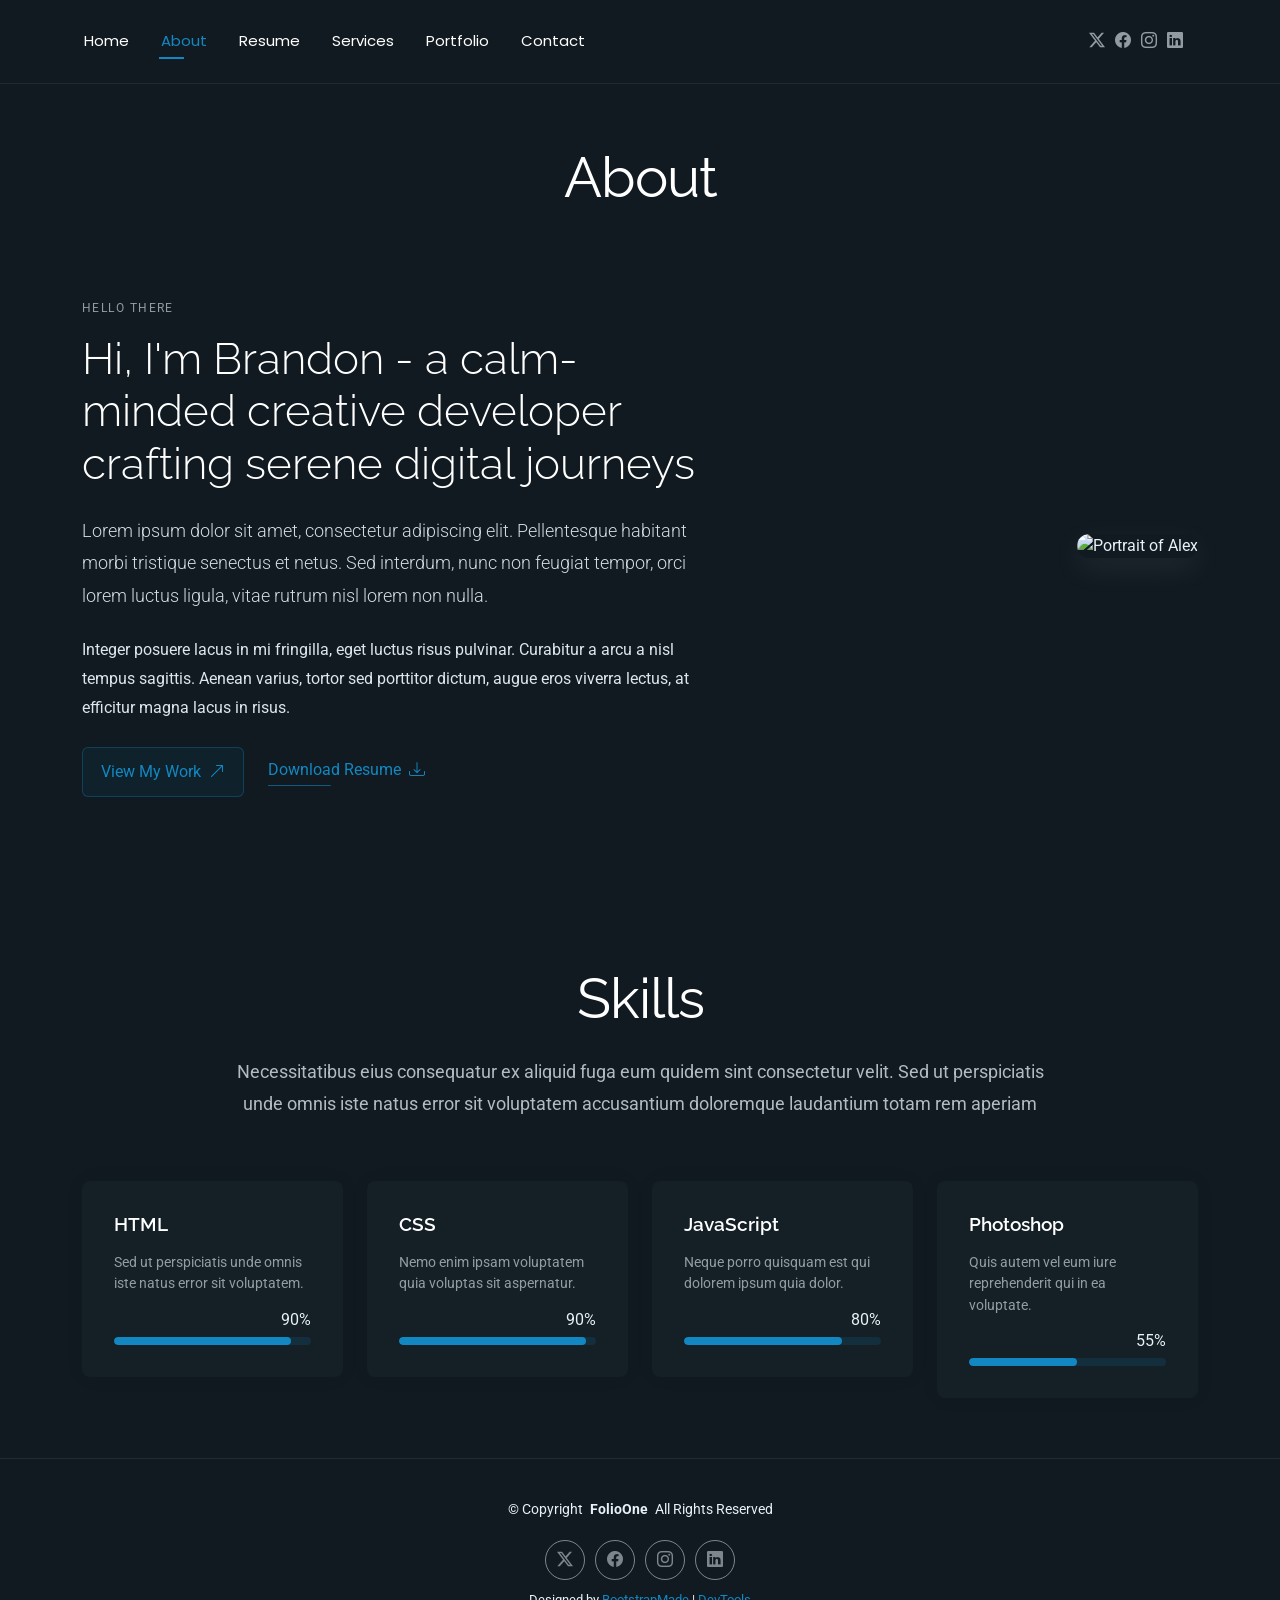
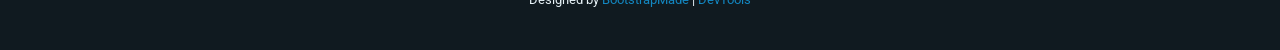
==== about.html @ a89d8b50 "CV" ====
<!DOCTYPE html>
<html lang="en">

<head>
  <meta charset="utf-8">
  <meta content="width=device-width, initial-scale=1.0" name="viewport">
  <title>About - FolioOne Bootstrap Template</title>
  <meta name="description" content="">
  <meta name="keywords" content="">

  <!-- Favicons -->
  <link href="assets/img/favicon.png" rel="icon">
  <link href="assets/img/apple-touch-icon.png" rel="apple-touch-icon">

  <!-- Fonts -->
  <link href="https://fonts.googleapis.com" rel="preconnect">
  <link href="https://fonts.gstatic.com" rel="preconnect" crossorigin>
  <link href="https://fonts.googleapis.com/css2?family=Roboto:ital,wght@0,100;0,300;0,400;0,500;0,700;0,900;1,100;1,300;1,400;1,500;1,700;1,900&family=Poppins:ital,wght@0,100;0,200;0,300;0,400;0,500;0,600;0,700;0,800;0,900;1,100;1,200;1,300;1,400;1,500;1,600;1,700;1,800;1,900&family=Raleway:ital,wght@0,100;0,200;0,300;0,400;0,500;0,600;0,700;0,800;0,900;1,100;1,200;1,300;1,400;1,500;1,600;1,700;1,800;1,900&display=swap" rel="stylesheet">

  <!-- Vendor CSS Files -->
  <link href="assets/vendor/bootstrap/css/bootstrap.min.css" rel="stylesheet">
  <link href="assets/vendor/bootstrap-icons/bootstrap-icons.css" rel="stylesheet">
  <link href="assets/vendor/aos/aos.css" rel="stylesheet">
  <link href="assets/vendor/swiper/swiper-bundle.min.css" rel="stylesheet">
  <link href="assets/vendor/glightbox/css/glightbox.min.css" rel="stylesheet">

  <!-- Main CSS File -->
  <link href="assets/css/main.css" rel="stylesheet">

  <!-- =======================================================
  * Template Name: FolioOne
  * Template URL: https://bootstrapmade.com/folioone-bootstrap-portfolio-website-template/
  * Updated: Aug 23 2025 with Bootstrap v5.3.7
  * Author: BootstrapMade.com
  * License: https://bootstrapmade.com/license/
  ======================================================== -->
</head>

<body class="about-page">

  <header id="header" class="header d-flex align-items-center light-background sticky-top">
    <div class="container position-relative d-flex align-items-center justify-content-between">

      <!-- <a href="index.html" class="logo d-flex align-items-center me-auto me-xl-0">
      <img src="assets/img/logo.webp" alt="">
      <h1 class="sitename">FolioOne</h1> 
    </a> -->

      <nav id="navmenu" class="navmenu">
        <ul>
          <li><a href="index.html">Home</a></li>
          <li><a href="about.html" class="active">About</a></li>
          <li><a href="resume.html">Resume</a></li>
          <li><a href="services.html">Services</a></li>
          <li><a href="portfolio.html">Portfolio</a></li>
          <li><a href="contact.html">Contact</a></li>
        </ul>
        <i class="mobile-nav-toggle d-xl-none bi bi-list"></i>
      </nav>

      <div class="header-social-links">
        <a href="#" class="twitter"><i class="bi bi-twitter-x"></i></a>
        <a href="#" class="facebook"><i class="bi bi-facebook"></i></a>
        <a href="#" class="instagram"><i class="bi bi-instagram"></i></a>
        <a href="#" class="linkedin"><i class="bi bi-linkedin"></i></a>
      </div>

    </div>
  </header>

  <main class="main">

    <!-- About Section -->
    <section id="about" class="about section">

      <!-- Section Title -->
      <div class="container section-title" data-aos="fade-up">
        <h2>About</h2>
      </div><!-- End Section Title -->

      <div class="container" data-aos="fade-up" data-aos-delay="100">

        <!-- Intro + Photo -->
        <div class="row align-items-center justify-content-between gy-5 mb-5">
          <div class="col-lg-7" data-aos="fade-right" data-aos-delay="150">
            <div class="intro-content">
              <span class="eyebrow">Hello there</span>
              <h2 class="headline">Hi, I'm Brandon - a calm-minded creative developer crafting serene digital journeys</h2>
              <p class="lead">
                Lorem ipsum dolor sit amet, consectetur adipiscing elit. Pellentesque habitant morbi tristique senectus et netus. Sed interdum, nunc non feugiat tempor, orci lorem luctus ligula, vitae rutrum nisl lorem non nulla.
              </p>
              <p>
                Integer posuere lacus in mi fringilla, eget luctus risus pulvinar. Curabitur a arcu a nisl tempus sagittis. Aenean varius, tortor sed porttitor dictum, augue eros viverra lectus, at efficitur magna lacus in risus.
              </p>

              <div class="cta-group">
                <a href="#portfolio" class="btn-ghost">
                  View My Work <i class="bi bi-arrow-up-right"></i>
                </a>
                <a href="#" class="link-underline">
                  Download Resume <i class="bi bi-download"></i>
                </a>
              </div>
            </div>
          </div>

          <div class="col-lg-5" data-aos="zoom-in" data-aos-delay="250">
            <figure class="profile-figure text-center text-lg-end">
              <img src="assets/img/profile/profile-square-11.webp" alt="Portrait of Alex" class="img-fluid profile-photo">
            </figure>
          </div>
        </div>
        <!-- End Intro + Photo -->
      </div>
    </section><!-- /About Section -->

    <!-- Skills Section -->
    <section id="skills" class="skills section">

      <!-- Section Title -->
      <div class="container section-title" data-aos="fade-up">
        <h2>Skills</h2>
        <p>Necessitatibus eius consequatur ex aliquid fuga eum quidem sint consectetur velit. Sed ut perspiciatis unde omnis iste natus error sit voluptatem accusantium doloremque laudantium totam rem aperiam</p>
      </div><!-- End Section Title -->

      <div class="container" data-aos="fade-up" data-aos-delay="100">

        <div class="row g-4 skills-animation">

          <div class="col-md-6 col-lg-3" data-aos="fade-up" data-aos-delay="100">
            <div class="skill-box">
              <h3>HTML</h3>
              <p>Sed ut perspiciatis unde omnis iste natus error sit voluptatem.</p>
              <span class="text-end d-block">90%</span>
              <div class="progress">
                <div class="progress-bar" role="progressbar" aria-valuenow="90" aria-valuemin="0" aria-valuemax="100"></div>
              </div>
            </div>
          </div>

          <div class="col-md-6 col-lg-3" data-aos="fade-up" data-aos-delay="200">
            <div class="skill-box">
              <h3>CSS</h3>
              <p>Nemo enim ipsam voluptatem quia voluptas sit aspernatur.</p>
              <span class="text-end d-block">90%</span>
              <div class="progress">
                <div class="progress-bar" role="progressbar" aria-valuenow="95" aria-valuemin="0" aria-valuemax="100"></div>
              </div>
            </div>
          </div>

          <div class="col-md-6 col-lg-3" data-aos="fade-up" data-aos-delay="300">
            <div class="skill-box">
              <h3>JavaScript</h3>
              <p>Neque porro quisquam est qui dolorem ipsum quia dolor.</p>
              <span class="text-end d-block">80%</span>
              <div class="progress">
                <div class="progress-bar" role="progressbar" aria-valuenow="80" aria-valuemin="0" aria-valuemax="100"></div>
              </div>
            </div>
          </div>

          <div class="col-md-6 col-lg-3" data-aos="fade-up" data-aos-delay="400">
            <div class="skill-box">
              <h3>Photoshop</h3>
              <p>Quis autem vel eum iure reprehenderit qui in ea voluptate.</p>
              <span class="text-end d-block">55%</span>
              <div class="progress">
                <div class="progress-bar" role="progressbar" aria-valuenow="55" aria-valuemin="0" aria-valuemax="100">
                </div>
              </div>
            </div>
          </div>

        </div>

      </div>

    </section><!-- /Skills Section -->
  </main>

  <footer id="footer" class="footer">

    <div class="container">
      <div class="copyright text-center ">
        <p>© <span>Copyright</span> <strong class="px-1 sitename">FolioOne</strong> <span>All Rights Reserved<br></span></p>
      </div>
      <div class="social-links d-flex justify-content-center">
        <a href=""><i class="bi bi-twitter-x"></i></a>
        <a href=""><i class="bi bi-facebook"></i></a>
        <a href=""><i class="bi bi-instagram"></i></a>
        <a href=""><i class="bi bi-linkedin"></i></a>
      </div>
      <div class="credits">
        <!-- All the links in the footer should remain intact. -->
        <!-- You can delete the links only if you've purchased the pro version. -->
        <!-- Licensing information: https://bootstrapmade.com/license/ -->
        <!-- Purchase the pro version with working PHP/AJAX contact form: [buy-url] -->
        Designed by <a href="https://bootstrapmade.com/">BootstrapMade</a> | <a href="https://bootstrapmade.com/tools/">DevTools</a>
      </div>
    </div>

  </footer>

  <!-- Scroll Top -->
  <a href="#" id="scroll-top" class="scroll-top d-flex align-items-center justify-content-center"><i class="bi bi-arrow-up-short"></i></a>

  <!-- Preloader -->
  <div id="preloader"></div>

  <!-- Vendor JS Files -->
  <script src="assets/vendor/bootstrap/js/bootstrap.bundle.min.js"></script>
  <script src="assets/vendor/php-email-form/validate.js"></script>
  <script src="assets/vendor/aos/aos.js"></script>
  <script src="assets/vendor/typed.js/typed.umd.js"></script>
  <script src="assets/vendor/waypoints/noframework.waypoints.js"></script>
  <script src="assets/vendor/purecounter/purecounter_vanilla.js"></script>
  <script src="assets/vendor/swiper/swiper-bundle.min.js"></script>
  <script src="assets/vendor/imagesloaded/imagesloaded.pkgd.min.js"></script>
  <script src="assets/vendor/isotope-layout/isotope.pkgd.min.js"></script>
  <script src="assets/vendor/glightbox/js/glightbox.min.js"></script>

  <!-- Main JS File -->
  <script src="assets/js/main.js"></script>

</body>

</html>
---- assets/css/main.css ----
/**
* Template Name: FolioOne
* Template URL: https://bootstrapmade.com/folioone-bootstrap-portfolio-website-template/
* Updated: Aug 23 2025 with Bootstrap v5.3.7
* Author: BootstrapMade.com
* License: https://bootstrapmade.com/license/
*/

/*--------------------------------------------------------------
# Font & Color Variables
# Help: https://bootstrapmade.com/color-system/
--------------------------------------------------------------*/
/* Fonts */
:root {
  --default-font: "Roboto",  system-ui, -apple-system, "Segoe UI", Roboto, "Helvetica Neue", Arial, "Noto Sans", "Liberation Sans", sans-serif, "Apple Color Emoji", "Segoe UI Emoji", "Segoe UI Symbol", "Noto Color Emoji";
  --heading-font: "Raleway",  sans-serif;
  --nav-font: "Poppins",  sans-serif;
}

/* Global Colors - The following color variables are used throughout the website. Updating them here will change the color scheme of the entire website */
:root { 
  --background-color: #101a20; /* Background color for the entire website, including individual sections */
  --default-color: #e7f2f7; /* Default color used for the majority of the text content across the entire website */
  --heading-color: #ffffff; /* Color for headings, subheadings and title throughout the website */
  --accent-color: #1387c1; /* Accent color that represents your brand on the website. It's used for buttons, links, and other elements that need to stand out */
  --surface-color: #141f26; /* The surface color is used as a background of boxed elements within sections, such as cards, icon boxes, or other elements that require a visual separation from the global background. */
  --contrast-color: #ffffff; /* Contrast color for text, ensuring readability against backgrounds of accent, heading, or default colors. */
}

/* Nav Menu Colors - The following color variables are used specifically for the navigation menu. They are separate from the global colors to allow for more customization options */
:root {
  --nav-color: #ffffff;  /* The default color of the main navmenu links */
  --nav-hover-color: #1387c1; /* Applied to main navmenu links when they are hovered over or active */
  --nav-mobile-background-color: #213642; /* Used as the background color for mobile navigation menu */
  --nav-dropdown-background-color: #051117; /* Used as the background color for dropdown items that appear when hovering over primary navigation items */
  --nav-dropdown-color: #e7f2f7; /* Used for navigation links of the dropdown items in the navigation menu. */
  --nav-dropdown-hover-color: #1387c1; /* Similar to --nav-hover-color, this color is applied to dropdown navigation links when they are hovered over. */
}

/* Color Presets - These classes override global colors when applied to any section or element, providing reuse of the sam color scheme. */

.light-background {
  --background-color: #142027;
  --surface-color: #325264;
}

.dark-background {
  --background-color: #0b1419;
  --default-color: #ffffff;
  --heading-color: #ffffff;
  --surface-color: #252525;
  --contrast-color: #ffffff;
}

/* Smooth scroll */
:root {
  scroll-behavior: smooth;
}

/*--------------------------------------------------------------
# General Styling & Shared Classes
--------------------------------------------------------------*/
body {
  color: var(--default-color);
  background-color: var(--background-color);
  font-family: var(--default-font);
}

a {
  color: var(--accent-color);
  text-decoration: none;
  transition: 0.3s;
}

a:hover {
  color: color-mix(in srgb, var(--accent-color), transparent 25%);
  text-decoration: none;
}

h1,
h2,
h3,
h4,
h5,
h6 {
  color: var(--heading-color);
  font-family: var(--heading-font);
}

/* PHP Email Form Messages
------------------------------*/
.php-email-form .error-message {
  display: none;
  background: #df1529;
  color: #ffffff;
  text-align: left;
  padding: 15px;
  margin-bottom: 24px;
  font-weight: 600;
}

.php-email-form .sent-message {
  display: none;
  color: #ffffff;
  background: #059652;
  text-align: center;
  padding: 15px;
  margin-bottom: 24px;
  font-weight: 600;
}

.php-email-form .loading {
  display: none;
  background: var(--surface-color);
  text-align: center;
  padding: 15px;
  margin-bottom: 24px;
}

.php-email-form .loading:before {
  content: "";
  display: inline-block;
  border-radius: 50%;
  width: 24px;
  height: 24px;
  margin: 0 10px -6px 0;
  border: 3px solid var(--accent-color);
  border-top-color: var(--surface-color);
  animation: php-email-form-loading 1s linear infinite;
}

@keyframes php-email-form-loading {
  0% {
    transform: rotate(0deg);
  }

  100% {
    transform: rotate(360deg);
  }
}

/*--------------------------------------------------------------
# Global Header
--------------------------------------------------------------*/
.header {
  --background-color: rgba(255, 255, 255, 0);
  color: var(--default-color);
  background-color: var(--background-color);
  padding: 15px 0;
  transition: all 0.5s;
  z-index: 997;
  border-bottom: 1px solid color-mix(in srgb, var(--default-color), transparent 92%);
}

.header .logo {
  line-height: 1;
}

.header .logo img {
  max-height: 36px;
  margin-right: 8px;
}

.header .logo h1 {
  font-size: 32px;
  margin: 0;
  font-weight: 400;
  color: var(--heading-color);
}

.header .header-social-links {
  padding-right: 15px;
}

.header .header-social-links a {
  color: color-mix(in srgb, var(--default-color), transparent 40%);
  padding-left: 6px;
  display: inline-block;
  transition: 0.3s;
  font-size: 16px;
}

.header .header-social-links a:hover {
  color: var(--default-color);
}

.header .header-social-links a i {
  line-height: 0px;
}

@media (max-width: 1200px) {
  .header .logo {
    order: 1;
  }

  .header .header-social-links {
    order: 2;
  }

  .header .navmenu {
    order: 3;
  }
}

/* Global Header on Scroll
------------------------------*/
.scrolled .header {
  --background-color: rgba(16, 26, 32, 0.9);
}

/*--------------------------------------------------------------
# Navigation Menu
--------------------------------------------------------------*/
/* Desktop Navigation */
@media (min-width: 1200px) {
  .navmenu {
    padding: 0;
  }

  .navmenu ul {
    margin: 0;
    padding: 0;
    display: flex;
    list-style: none;
    align-items: center;
  }

  .navmenu li {
    position: relative;
  }

  .navmenu>ul>li {
    white-space: nowrap;
    padding: 15px 28px 15px 0;
  }

  .navmenu>ul>li:last-child {
    padding-right: 0;
  }

  .navmenu a,
  .navmenu a:focus {
    color: var(--nav-color);
    font-size: 15px;
    padding: 0 2px;
    font-family: var(--nav-font);
    font-weight: 400;
    display: flex;
    align-items: center;
    justify-content: space-between;
    white-space: nowrap;
    transition: 0.3s;
    position: relative;
  }

  .navmenu a i,
  .navmenu a:focus i {
    font-size: 12px;
    line-height: 0;
    margin-left: 5px;
    transition: 0.3s;
  }

  .navmenu>ul>li>a:before {
    content: "";
    position: absolute;
    height: 2px;
    bottom: -6px;
    left: 0;
    background-color: var(--nav-hover-color);
    visibility: hidden;
    width: 0px;
    transition: all 0.3s ease-in-out 0s;
  }

  .navmenu a:hover:before,
  .navmenu li:hover>a:before,
  .navmenu .active:before {
    visibility: visible;
    width: 25px;
  }

  .navmenu li:hover>a,
  .navmenu .active,
  .navmenu .active:focus {
    color: var(--nav-hover-color);
  }

  .navmenu .dropdown ul {
    margin: 0;
    padding: 10px 0;
    background: var(--nav-dropdown-background-color);
    display: block;
    position: absolute;
    visibility: hidden;
    left: -5px;
    top: 130%;
    opacity: 0;
    transition: 0.3s;
    border-radius: 4px;
    z-index: 99;
    box-shadow: 0px 0px 30px rgba(0, 0, 0, 0.1);
  }

  .navmenu .dropdown ul li {
    min-width: 200px;
  }

  .navmenu .dropdown ul a {
    padding: 10px 20px;
    font-size: 15px;
    text-transform: none;
    color: var(--nav-dropdown-color);
  }

  .navmenu .dropdown ul a i {
    font-size: 12px;
  }

  .navmenu .dropdown ul a:hover,
  .navmenu .dropdown ul .active:hover,
  .navmenu .dropdown ul li:hover>a {
    color: var(--nav-dropdown-hover-color);
  }

  .navmenu .dropdown:hover>ul {
    opacity: 1;
    top: 100%;
    visibility: visible;
  }

  .navmenu .dropdown .dropdown ul {
    top: 0;
    left: -90%;
    visibility: hidden;
  }

  .navmenu .dropdown .dropdown:hover>ul {
    opacity: 1;
    top: 0;
    left: -100%;
    visibility: visible;
  }
}

/* Mobile Navigation */
@media (max-width: 1199px) {
  .mobile-nav-toggle {
    color: var(--nav-color);
    font-size: 28px;
    line-height: 0;
    margin-right: 10px;
    cursor: pointer;
    transition: color 0.3s;
  }

  .navmenu {
    padding: 0;
    z-index: 9997;
  }

  .navmenu ul {
    display: none;
    list-style: none;
    position: absolute;
    inset: 60px 20px 20px 20px;
    padding: 10px 0;
    margin: 0;
    border-radius: 6px;
    background-color: var(--nav-mobile-background-color);
    border: 1px solid color-mix(in srgb, var(--default-color), transparent 90%);
    box-shadow: none;
    overflow-y: auto;
    transition: 0.3s;
    z-index: 9998;
  }

  .navmenu a,
  .navmenu a:focus {
    color: var(--nav-dropdown-color);
    padding: 10px 20px;
    font-family: var(--nav-font);
    font-size: 17px;
    font-weight: 500;
    display: flex;
    align-items: center;
    justify-content: space-between;
    white-space: nowrap;
    transition: 0.3s;
  }

  .navmenu a i,
  .navmenu a:focus i {
    font-size: 12px;
    line-height: 0;
    margin-left: 5px;
    width: 30px;
    height: 30px;
    display: flex;
    align-items: center;
    justify-content: center;
    border-radius: 50%;
    transition: 0.3s;
    background-color: color-mix(in srgb, var(--accent-color), transparent 90%);
  }

  .navmenu a i:hover,
  .navmenu a:focus i:hover {
    background-color: var(--accent-color);
    color: var(--contrast-color);
  }

  .navmenu a:hover,
  .navmenu .active,
  .navmenu .active:focus {
    color: var(--nav-dropdown-hover-color);
  }

  .navmenu .active i,
  .navmenu .active:focus i {
    background-color: var(--accent-color);
    color: var(--contrast-color);
    transform: rotate(180deg);
  }

  .navmenu .dropdown ul {
    position: static;
    display: none;
    z-index: 99;
    padding: 10px 0;
    margin: 10px 20px;
    background-color: var(--nav-dropdown-background-color);
    transition: all 0.5s ease-in-out;
  }

  .navmenu .dropdown ul ul {
    background-color: rgba(33, 37, 41, 0.1);
  }

  .navmenu .dropdown>.dropdown-active {
    display: block;
    background-color: rgba(33, 37, 41, 0.03);
  }

  .mobile-nav-active {
    overflow: hidden;
  }

  .mobile-nav-active .mobile-nav-toggle {
    color: #fff;
    position: absolute;
    font-size: 32px;
    top: 15px;
    right: 15px;
    margin-right: 0;
    z-index: 9999;
  }

  .mobile-nav-active .navmenu {
    position: fixed;
    overflow: hidden;
    inset: 0;
    background: rgba(33, 37, 41, 0.8);
    transition: 0.3s;
  }

  .mobile-nav-active .navmenu>ul {
    display: block;
  }
}

/*--------------------------------------------------------------
# Global Footer
--------------------------------------------------------------*/
.footer {
  color: var(--default-color);
  background-color: var(--background-color);
  font-size: 14px;
  padding: 40px 0;
  position: relative;
  border-top: 1px solid color-mix(in srgb, var(--default-color), transparent 92%);
}

.footer .copyright p {
  margin-bottom: 0;
}

.footer .social-links {
  margin-top: 20px;
}

.footer .social-links a {
  display: flex;
  align-items: center;
  justify-content: center;
  width: 40px;
  height: 40px;
  border-radius: 50%;
  border: 1px solid color-mix(in srgb, var(--default-color), transparent 50%);
  font-size: 16px;
  color: color-mix(in srgb, var(--default-color), transparent 50%);
  margin: 0 5px;
  transition: 0.3s;
}

.footer .social-links a:hover {
  color: var(--accent-color);
  border-color: var(--accent-color);
}

.footer .credits {
  margin-top: 10px;
  font-size: 13px;
  text-align: center;
}

/*--------------------------------------------------------------
# Preloader
--------------------------------------------------------------*/
#preloader {
  position: fixed;
  inset: 0;
  z-index: 9999;
  overflow: hidden;
  background-color: var(--background-color);
  transition: all 0.6s ease-out;
  width: 100%;
  height: 100vh;
}

#preloader:before,
#preloader:after {
  content: "";
  position: absolute;
  border: 4px solid var(--accent-color);
  border-radius: 50%;
  animation: animate-preloader 2s cubic-bezier(0, 0.2, 0.8, 1) infinite;
}

#preloader:after {
  animation-delay: -0.5s;
}

@keyframes animate-preloader {
  0% {
    width: 10px;
    height: 10px;
    top: calc(50% - 5px);
    left: calc(50% - 5px);
    opacity: 1;
  }

  100% {
    width: 72px;
    height: 72px;
    top: calc(50% - 36px);
    left: calc(50% - 36px);
    opacity: 0;
  }
}

/*--------------------------------------------------------------
# Scroll Top Button
--------------------------------------------------------------*/
.scroll-top {
  position: fixed;
  visibility: hidden;
  opacity: 0;
  right: 15px;
  bottom: -15px;
  z-index: 99999;
  background-color: var(--accent-color);
  width: 44px;
  height: 44px;
  border-radius: 50px;
  transition: all 0.4s;
}

.scroll-top i {
  font-size: 24px;
  color: var(--contrast-color);
  line-height: 0;
}

.scroll-top:hover {
  background-color: color-mix(in srgb, var(--accent-color), transparent 20%);
  color: var(--contrast-color);
}

.scroll-top.active {
  visibility: visible;
  opacity: 1;
  bottom: 15px;
}

/*--------------------------------------------------------------
# Disable aos animation delay on mobile devices
--------------------------------------------------------------*/
@media screen and (max-width: 768px) {
  [data-aos-delay] {
    transition-delay: 0 !important;
  }
}

/*--------------------------------------------------------------
# Global Page Titles & Breadcrumbs
--------------------------------------------------------------*/
.page-title {
  color: var(--default-color);
  background-color: var(--background-color);
  position: relative;
}

.page-title .heading {
  padding: 80px 0;
  border-top: 1px solid color-mix(in srgb, var(--default-color), transparent 90%);
}

.page-title .heading h1 {
  font-size: 38px;
  font-weight: 700;
}

.page-title nav {
  background-color: color-mix(in srgb, var(--default-color), transparent 96%);
  padding: 20px 0;
}

.page-title nav ol {
  display: flex;
  flex-wrap: wrap;
  list-style: none;
  padding: 0;
  margin: 0;
  font-size: 16px;
  font-weight: 400;
}

.page-title nav ol li+li {
  padding-left: 10px;
}

.page-title nav ol li+li::before {
  content: "/";
  display: inline-block;
  padding-right: 10px;
  color: color-mix(in srgb, var(--default-color), transparent 70%);
}

/*--------------------------------------------------------------
# Global Sections
--------------------------------------------------------------*/
section,
.section {
  color: var(--default-color);
  background-color: var(--background-color);
  padding: 60px 0;
  scroll-margin-top: 100px;
  overflow: clip;
}

@media (max-width: 1199px) {

  section,
  .section {
    scroll-margin-top: 66px;
  }
}

/*--------------------------------------------------------------
# Global Section Titles
--------------------------------------------------------------*/
.section-title {
  text-align: center;
  padding-bottom: 60px;
  position: relative;
}

.section-title h2 {
  font-size: 3.5rem;
  font-weight: 400;
  line-height: 1.2;
  color: var(--heading-color);
  margin-bottom: 1.5rem;
  letter-spacing: -1px;
}

@media (max-width: 768px) {
  .section-title h2 {
    font-size: 2.5rem;
  }
}

.section-title p {
  font-size: 1.125rem;
  line-height: 1.8;
  color: color-mix(in srgb, var(--default-color), transparent 25%);
  max-width: 900px;
  margin: 0 auto;
  text-wrap: balance;
}

/*--------------------------------------------------------------
# Hero Section
--------------------------------------------------------------*/
.hero {
  padding: 80px 0;
  min-height: 100vh;
  display: flex;
  align-items: center;
}

.hero .hero-content h1 {
  font-size: 3.5rem;
  font-weight: 700;
  margin-bottom: 1rem;
  line-height: 1.2;
}

.hero .hero-content h1 .highlight {
  color: var(--accent-color);
  position: relative;
}

.hero .hero-content h1 .highlight::after {
  content: "";
  position: absolute;
  bottom: 0;
  left: 0;
  width: 100%;
  height: 3px;
  background: linear-gradient(90deg, var(--accent-color), color-mix(in srgb, var(--accent-color), transparent 50%));
  border-radius: 2px;
}

@media (max-width: 768px) {
  .hero .hero-content h1 {
    font-size: 2.5rem;
  }
}

.hero .hero-content h2 {
  font-size: 1.5rem;
  font-weight: 400;
  margin-bottom: 2rem;
  color: color-mix(in srgb, var(--default-color), transparent 20%);
}

.hero .hero-content h2 .typed {
  color: var(--accent-color);
  font-weight: 600;
}

@media (max-width: 768px) {
  .hero .hero-content h2 {
    font-size: 1.25rem;
  }
}

.hero .hero-content p {
  font-size: 1.1rem;
  line-height: 1.6;
  margin-bottom: 2.5rem;
  color: color-mix(in srgb, var(--default-color), transparent 30%);
}

.hero .hero-actions {
  display: flex;
  gap: 1rem;
  margin-bottom: 3rem;
}

.hero .hero-actions .btn {
  padding: 12px 30px;
  border-radius: 50px;
  font-weight: 600;
  text-decoration: none;
  transition: all 0.3s ease;
  border: 2px solid;
}

.hero .hero-actions .btn.btn-primary {
  background: var(--accent-color);
  color: var(--contrast-color);
  border-color: var(--accent-color);
}

.hero .hero-actions .btn.btn-primary:hover {
  background: color-mix(in srgb, var(--accent-color), black 15%);
  border-color: color-mix(in srgb, var(--accent-color), black 15%);
  transform: translateY(-2px);
}

.hero .hero-actions .btn.btn-outline {
  background: transparent;
  color: var(--accent-color);
  border-color: var(--accent-color);
}

.hero .hero-actions .btn.btn-outline:hover {
  transform: translateY(-2px);
}

@media (max-width: 576px) {
  .hero .hero-actions {
    flex-direction: column;
  }

  .hero .hero-actions .btn {
    text-align: center;
  }
}

.hero .social-links {
  display: flex;
  gap: 1rem;
}

.hero .social-links a {
  width: 45px;
  height: 45px;
  background: var(--surface-color);
  border-radius: 50%;
  display: flex;
  align-items: center;
  justify-content: center;
  color: var(--default-color);
  font-size: 1.2rem;
  transition: all 0.3s ease;
}

.hero .social-links a:hover {
  background: var(--accent-color);
  color: var(--contrast-color);
  transform: translateY(-3px);
  box-shadow: 0 8px 25px color-mix(in srgb, var(--accent-color), transparent 70%);
}

.hero .hero-image {
  position: relative;
}

.hero .hero-image .image-wrapper {
  position: relative;
  max-width: 450px;
  margin: 0 auto;
}

.hero .hero-image .image-wrapper img {
  border-radius: 20px;
  box-shadow: 0 5px 15px color-mix(in srgb, var(--default-color), transparent 95%);
  transition: transform 0.3s ease;
}

.hero .hero-image .image-wrapper img:hover {
  transform: scale(1.02);
}

.hero .hero-image .floating-elements {
  position: absolute;
  top: 0;
  left: 0;
  right: 0;
  bottom: 0;
  pointer-events: none;
}

.hero .hero-image .floating-elements .floating-card {
  position: absolute;
  background: var(--surface-color);
  padding: 15px 20px;
  border-radius: 15px;
  box-shadow: 0 10px 30px color-mix(in srgb, var(--default-color), transparent 90%);
  display: flex;
  align-items: center;
  gap: 10px;
  font-weight: 600;
  animation: float 3s ease-in-out infinite;
}

.hero .hero-image .floating-elements .floating-card i {
  font-size: 1.5rem;
  color: var(--accent-color);
}

.hero .hero-image .floating-elements .floating-card.design {
  top: 10%;
  right: -10%;
  animation-delay: 0s;
}

.hero .hero-image .floating-elements .floating-card.code {
  bottom: 30%;
  left: -15%;
  animation-delay: 1s;
}

.hero .hero-image .floating-elements .floating-card.creativity {
  top: 60%;
  right: -5%;
  animation-delay: 2s;
}

@media (max-width: 992px) {
  .hero .hero-image .floating-elements .floating-card {
    display: none;
  }
}

@keyframes float {

  0%,
  100% {
    transform: translateY(0px);
  }

  50% {
    transform: translateY(-10px);
  }
}

@media (max-width: 992px) {
  .hero .hero-content {
    text-align: center;
    margin-bottom: 3rem;
  }
}

/*--------------------------------------------------------------
# About Section
--------------------------------------------------------------*/
.about .intro-content .eyebrow {
  display: inline-block;
  letter-spacing: 0.12em;
  text-transform: uppercase;
  font-size: 12px;
  color: color-mix(in srgb, var(--default-color), transparent 40%);
  margin-bottom: 16px;
}

.about .intro-content .headline {
  font-family: var(--heading-font);
  font-weight: 300;
  line-height: 1.2;
  font-size: clamp(28px, 4vw, 44px);
  margin: 0 0 24px 0;
}

.about .intro-content .lead {
  font-size: 18px;
  line-height: 1.8;
  color: color-mix(in srgb, var(--default-color), transparent 10%);
  margin-bottom: 24px;
}

.about .intro-content p {
  line-height: 1.8;
  margin-bottom: 24px;
  color: color-mix(in srgb, var(--default-color), transparent 5%);
}

.about .intro-content .cta-group {
  display: flex;
  gap: 24px;
  align-items: center;
  margin-top: 24px;
}

.about .intro-content .cta-group .btn-ghost {
  display: inline-flex;
  align-items: center;
  gap: 8px;
  padding: 12px 18px;
  border-radius: 6px;
  color: var(--accent-color);
  background: color-mix(in srgb, var(--accent-color), transparent 92%);
  border: 1px solid color-mix(in srgb, var(--accent-color), transparent 70%);
  transition: 0.3s ease-in-out;
}

.about .intro-content .cta-group .btn-ghost:hover,
.about .intro-content .cta-group .btn-ghost:focus {
  color: var(--contrast-color);
  background: var(--accent-color);
  border-color: var(--accent-color);
  outline: none;
  box-shadow: 0 0 0 3px color-mix(in srgb, var(--accent-color), transparent 70%);
}

.about .intro-content .cta-group .link-underline {
  display: inline-flex;
  align-items: center;
  gap: 8px;
  position: relative;
  color: var(--accent-color);
  padding-bottom: 4px;
  transition: 0.3s ease-in-out;
}

.about .intro-content .cta-group .link-underline::after {
  content: "";
  position: absolute;
  left: 0;
  right: 0;
  bottom: 0;
  height: 1px;
  background: color-mix(in srgb, var(--accent-color), transparent 40%);
  transform: scaleX(0.4);
  transform-origin: left;
  transition: 0.3s ease-in-out;
}

.about .intro-content .cta-group .link-underline:hover,
.about .intro-content .cta-group .link-underline:focus {
  color: color-mix(in srgb, var(--accent-color), transparent 10%);
  outline: none;
}

.about .intro-content .cta-group .link-underline:hover::after,
.about .intro-content .cta-group .link-underline:focus::after {
  transform: scaleX(1);
}

.about .profile-figure {
  margin: 0;
}

.about .profile-figure .profile-photo {
  width: 88%;
  max-width: 440px;
  border-radius: 18px;
  box-shadow: 0 10px 30px color-mix(in srgb, var(--default-color), transparent 92%);
  transform: translateY(0);
  transition: transform 0.3s ease-in-out;
}

.about .profile-figure .profile-caption {
  margin-top: 24px;
  display: flex;
  align-items: center;
  justify-content: center;
}

.about .profile-figure .profile-caption .meta {
  font-size: 14px;
  color: color-mix(in srgb, var(--default-color), transparent 20%);
}

.about .profile-figure .profile-caption .meta .funfact {
  font-size: 13px;
  margin-top: 4px;
  color: color-mix(in srgb, var(--default-color), transparent 35%);
}

.about .profile-figure:hover .profile-photo {
  transform: translateY(-4px);
}

.about .skill-item {
  padding: 24px;
  border-radius: 6px;
  transition: 0.3s ease-in-out;
  background: color-mix(in srgb, var(--surface-color), var(--accent-color) 2%);
  border: 1px solid color-mix(in srgb, var(--default-color), transparent 88%);
  height: 100%;
}

.about .skill-item i {
  font-size: 24px;
  color: var(--accent-color);
  margin-bottom: 16px;
  display: inline-block;
}

.about .skill-item h3 {
  font-size: 16px;
  margin-bottom: 6px;
  font-weight: 500;
}

.about .skill-item p {
  margin: 0;
  font-size: 14px;
  color: color-mix(in srgb, var(--default-color), transparent 25%);
}

.about .skill-item:hover {
  transform: translateY(-3px);
  border-color: color-mix(in srgb, var(--accent-color), transparent 60%);
  box-shadow: 0 10px 30px color-mix(in srgb, var(--default-color), transparent 92%);
}

.about .timeline-item {
  position: relative;
  padding-left: 26px;
}

.about .timeline-item time {
  display: inline-block;
  font-size: 12px;
  letter-spacing: 0.08em;
  text-transform: uppercase;
  color: color-mix(in srgb, var(--default-color), transparent 45%);
  margin-bottom: 6px;
}

.about .timeline-item h4 {
  font-size: 18px;
  font-weight: 400;
  margin: 0 0 6px;
}

.about .timeline-item p {
  font-size: 14px;
  color: color-mix(in srgb, var(--default-color), transparent 25%);
  margin: 0;
}

.about .timeline-item .dot {
  position: absolute;
  left: 0;
  top: 4px;
  width: 10px;
  height: 10px;
  border-radius: 50%;
  background: var(--accent-color);
  box-shadow: 0 0 0 6px color-mix(in srgb, var(--accent-color), transparent 80%);
}

.about .personal-quote {
  padding: 24px 0;
}

.about .personal-quote p {
  font-family: var(--heading-font);
  font-weight: 300;
  font-size: clamp(20px, 3vw, 28px);
  line-height: 1.5;
  color: color-mix(in srgb, var(--default-color), transparent 5%);
  margin: 0 auto;
  max-width: 800px;
}

.about .fact-pill {
  display: flex;
  align-items: center;
  justify-content: center;
  gap: 10px;
  padding: 10px 14px;
  border-radius: 999px;
  border: 1px solid color-mix(in srgb, var(--default-color), transparent 85%);
  background: var(--surface-color);
  color: color-mix(in srgb, var(--default-color), transparent 10%);
  transition: 0.3s ease-in-out;
}

.about .fact-pill i {
  color: var(--accent-color);
}

.about .fact-pill span {
  font-size: 14px;
}

.about .fact-pill:hover {
  transform: translateY(-2px);
  border-color: color-mix(in srgb, var(--accent-color), transparent 60%);
  box-shadow: 0 10px 30px color-mix(in srgb, var(--default-color), transparent 92%);
}

.about .fact-pill:focus-within {
  box-shadow: 0 0 0 3px color-mix(in srgb, var(--accent-color), transparent 70%);
}

@media (max-width: 992px) {
  .about .profile-figure {
    text-align: center !important;
  }

  .about .profile-figure .profile-photo {
    width: 72%;
  }

  .about .intro-content .cta-group {
    flex-wrap: wrap;
  }
}

@media (max-width: 576px) {
  .about .profile-figure .profile-photo {
    width: 100%;
  }
}

/*--------------------------------------------------------------
# Skills Section
--------------------------------------------------------------*/
.skills .skill-box {
  background-color: var(--surface-color);
  padding: 2rem;
  border-radius: 8px;
  box-shadow: 0 0 20px rgba(0, 0, 0, 0.05);
}

.skills .skill-box h3 {
  font-size: 1.2rem;
  margin-bottom: 1rem;
  font-weight: 600;
}

.skills .skill-box p {
  font-size: 0.9rem;
  margin-bottom: 0.8rem;
  opacity: 0.6;
}

.skills .skill-box .progress {
  background-color: color-mix(in srgb, var(--accent-color), transparent 85%);
  border-radius: 50px;
  height: 8px;
  margin-top: 5px;
  overflow: hidden;
}

.skills .skill-box .progress .progress-bar {
  background-color: var(--accent-color);
  height: 100%;
  position: relative;
  border-radius: 50px;
  transition: 0.9s;
  width: 1px;
}

/*--------------------------------------------------------------
# Stats Section
--------------------------------------------------------------*/
.stats .avatars {
  position: relative;
}

.stats .avatars img {
  width: 60px;
  height: 60px;
  border: 3px solid var(--accent-color);
  margin-right: -15px;
  transition: transform 0.3s ease;
}

.stats .avatars img:hover {
  transform: translateY(-5px);
  z-index: 2;
}

.stats .counters h2 {
  color: var(--heading-color);
  font-size: 48px;
  font-weight: 700;
  margin-bottom: 10px;
}

.stats .counters h2 span {
  display: inline-block;
}

.stats .counters p {
  color: var(--default-color);
  font-size: 18px;
  margin: 0;
  opacity: 0.9;
}

@media (max-width: 991px) {
  .stats .row {
    text-align: center;
  }

  .stats .avatars {
    justify-content: center;
    margin-bottom: 40px;
  }

  .stats .counters h2 {
    font-size: 36px;
  }

  .stats .counters p {
    font-size: 16px;
  }

  .stats .counters .col-md-4 {
    margin-bottom: 30px;
  }

  .stats .counters .col-md-4:last-child {
    margin-bottom: 0;
  }
}

@media (max-width: 576px) {
  .stats {
    padding: 60px 0;
  }

  .stats .avatars {
    flex-wrap: wrap;
    justify-content: center;
  }

  .stats .avatars img {
    margin: 0 -8px;
  }
}

/*--------------------------------------------------------------
# Testimonials Section
--------------------------------------------------------------*/
.testimonials .testimonials-carousel,
.testimonials .testimonials-slider {
  overflow: hidden;
}

.testimonials .testimonial-item .testimonial-content {
  border-left: 3px solid var(--accent-color);
  padding-left: 30px;
}

.testimonials .testimonial-item .testimonial-img {
  border-radius: 50%;
  border: 4px solid var(--background-color);
  margin: 0 auto;
}

.testimonials .testimonial-item h3 {
  font-size: 20px;
  font-weight: bold;
  margin: 10px 0 5px 0;
}

.testimonials .testimonial-item h4 {
  font-size: 14px;
  color: color-mix(in srgb, var(--default-color), transparent 40%);
  margin: 0 0 10px 0;
}

.testimonials .testimonial-item .stars i {
  color: #ffc107;
  margin: 0 1px;
}

.testimonials .testimonial-item .quote-icon-left,
.testimonials .testimonial-item .quote-icon-right {
  color: color-mix(in srgb, var(--accent-color), transparent 50%);
  font-size: 26px;
  line-height: 0;
}

.testimonials .testimonial-item .quote-icon-left {
  display: inline-block;
  left: -5px;
  position: relative;
}

.testimonials .testimonial-item .quote-icon-right {
  display: inline-block;
  right: -5px;
  position: relative;
  top: 10px;
  transform: scale(-1, -1);
}

.testimonials .testimonial-item p {
  font-style: italic;
}

.testimonials .swiper-wrapper {
  height: auto;
}

.testimonials .swiper-pagination {
  margin-top: 30px;
  position: relative;
}

.testimonials .swiper-pagination .swiper-pagination-bullet {
  width: 12px;
  height: 12px;
  background-color: color-mix(in srgb, var(--default-color), transparent 85%);
  opacity: 1;
}

.testimonials .swiper-pagination .swiper-pagination-bullet-active {
  background-color: var(--accent-color);
}

/*--------------------------------------------------------------
# Resume Section
--------------------------------------------------------------*/
.resume .resume-item {
  margin-bottom: 3rem;
}

.resume .resume-item .resume-title {
  font-size: 1.75rem;
  font-weight: 700;
  margin-bottom: 1.5rem;
  padding-bottom: 1.5rem;
  position: relative;
  color: var(--heading-color);
}

.resume .resume-item .resume-title::after {
  content: "";
  position: absolute;
  display: block;
  width: 50px;
  height: 3px;
  background: var(--accent-color);
  bottom: 0;
  left: 0;
}

.resume .resume-item .resume-content {
  padding-left: 1.25rem;
  border-left: 2px solid color-mix(in srgb, var(--accent-color), transparent 85%);
}

.resume .resume-item article {
  position: relative;
  margin-bottom: 2.5rem;
}

.resume .resume-item article::before {
  content: "";
  position: absolute;
  width: 16px;
  height: 16px;
  border-radius: 50%;
  left: -1.8rem;
  top: 0.25rem;
  background: var(--background-color);
  border: 2px solid var(--accent-color);
}

.resume .resume-item article h4 {
  font-size: 1.25rem;
  font-weight: 600;
  margin-bottom: 0.5rem;
  color: var(--heading-color);
}

.resume .resume-item article h5 {
  font-size: 1rem;
  background: color-mix(in srgb, var(--accent-color), transparent 92%);
  padding: 0.375rem 0.75rem;
  display: inline-block;
  font-weight: 600;
  margin: 0.5rem 0;
  color: var(--accent-color);
  border-radius: 4px;
}

.resume .resume-item article .institution,
.resume .resume-item article .company {
  font-size: 1rem;
  margin-bottom: 1rem;
  color: color-mix(in srgb, var(--default-color), transparent 25%);
}

.resume .resume-item article p {
  margin-bottom: 1rem;
}

.resume .resume-item article ul {
  padding-left: 1.25rem;
  margin-bottom: 0;
}

.resume .resume-item article ul li {
  padding-bottom: 0.75rem;
  position: relative;
}

.resume .resume-item article ul li:last-child {
  padding-bottom: 0;
}

.resume .skill-item {
  margin-bottom: 2rem;
}

.resume .skill-item h4 {
  font-size: 1rem;
  font-weight: 600;
  margin-bottom: 0.75rem;
  color: var(--heading-color);
}

.resume .skill-item .progress {
  height: 0.75rem;
  background-color: color-mix(in srgb, var(--accent-color), transparent 92%);
  border-radius: 1rem;
  overflow: visible;
}

.resume .skill-item .progress .progress-bar {
  background-color: var(--accent-color);
  position: relative;
  border-radius: 1rem;
  width: 0;
  transition: width 1s ease;
}

.resume .skill-item .progress .progress-bar::after {
  content: attr(aria-valuenow) "%";
  position: absolute;
  right: 0;
  top: -1.75rem;
  font-size: 0.875rem;
  font-weight: 600;
  color: var(--accent-color);
}

@media (max-width: 991.98px) {
  .resume .resume-item {
    margin-bottom: 2rem;
  }
}

@media (max-width: 767.98px) {
  .resume .resume-content {
    padding-left: 1rem !important;
  }

  .resume article::before {
    left: -2rem !important;
  }
}

/*--------------------------------------------------------------
# Services Section
--------------------------------------------------------------*/
.services .service-item {
  display: flex;
  background-color: var(--surface-color);
  border-radius: 12px;
  padding: 2rem;
  height: 100%;
  position: relative;
  overflow: hidden;
  box-shadow: 0 5px 20px rgba(0, 0, 0, 0.03);
  transition: all 0.4s ease;
}

.services .service-item::before {
  content: "";
  position: absolute;
  left: 0;
  top: 0;
  height: 100%;
  width: 4px;
  background-color: var(--accent-color);
  transform: scaleY(0);
  transform-origin: bottom;
  transition: transform 0.4s cubic-bezier(0.65, 0, 0.35, 1);
}

.services .service-item:hover {
  box-shadow: 0 10px 30px rgba(0, 0, 0, 0.08);
  transform: translateY(-5px);
}

.services .service-item:hover::before {
  transform: scaleY(1);
}

.services .service-item:hover .service-icon {
  background-color: var(--accent-color);
  color: var(--contrast-color);
  transform: rotateY(180deg);
}

.services .service-item:hover .service-icon i {
  transform: rotateY(180deg);
}

.services .service-item:hover .service-link i {
  transform: translateX(5px);
}

.services .service-icon {
  flex-shrink: 0;
  width: 70px;
  height: 70px;
  border-radius: 12px;
  background-color: color-mix(in srgb, var(--accent-color), transparent 90%);
  color: var(--accent-color);
  display: flex;
  align-items: center;
  justify-content: center;
  margin-right: 1.5rem;
  transition: all 0.5s ease;
}

.services .service-icon i {
  font-size: 2rem;
  transition: transform 0.5s ease;
}

.services .service-content {
  flex-grow: 1;
}

.services .service-content h3 {
  font-size: 1.4rem;
  margin-bottom: 1rem;
  font-weight: 700;
  color: var(--heading-color);
}

.services .service-content p {
  margin-bottom: 1.25rem;
  color: color-mix(in srgb, var(--default-color), transparent 20%);
}

.services .service-link {
  display: inline-flex;
  align-items: center;
  color: var(--accent-color);
  font-weight: 600;
  text-decoration: none;
  transition: color 0.3s ease;
}

.services .service-link span {
  margin-right: 0.5rem;
}

.services .service-link i {
  transition: transform 0.3s ease;
}

.services .service-link:hover {
  color: color-mix(in srgb, var(--accent-color), transparent 25%);
}

@media (max-width: 767.98px) {
  .services .service-item {
    padding: 1.5rem;
    margin-bottom: 1rem;
  }

  .services .service-icon {
    width: 60px;
    height: 60px;
    margin-right: 1rem;
  }

  .services .service-icon i {
    font-size: 1.5rem;
  }

  .services .service-content h3 {
    font-size: 1.2rem;
    margin-bottom: 0.75rem;
  }

  .services .service-content p {
    margin-bottom: 1rem;
    font-size: 0.95rem;
  }
}

@media (max-width: 575.98px) {
  .services .service-item {
    flex-direction: column;
    text-align: center;
  }

  .services .service-item::before {
    width: 100%;
    height: 4px;
    transform: scaleX(0);
    transform-origin: left;
  }

  .services .service-item:hover::before {
    transform: scaleX(1);
  }

  .services .service-icon {
    margin-right: 0;
    margin-bottom: 1.25rem;
  }

  .services .service-link {
    justify-content: center;
  }
}

/*--------------------------------------------------------------
# Service Details Section
--------------------------------------------------------------*/
.service-details .service-hero {
  margin-bottom: 4rem;
}

.service-details .service-hero .service-meta {
  display: flex;
  align-items: center;
  gap: 1rem;
  margin-bottom: 1.5rem;
}

.service-details .service-hero .service-meta .service-category {
  background: color-mix(in srgb, var(--accent-color), transparent 85%);
  color: var(--accent-color);
  padding: 0.5rem 1rem;
  border-radius: 20px;
  font-size: 0.85rem;
  font-weight: 500;
  letter-spacing: 0.5px;
}

.service-details .service-hero .service-meta .reading-time {
  color: color-mix(in srgb, var(--default-color), transparent 50%);
  font-size: 0.9rem;
  font-weight: 300;
}

.service-details .service-hero h1 {
  font-size: 3.5rem;
  font-weight: 300;
  line-height: 1.2;
  margin-bottom: 1.5rem;
  color: var(--heading-color);
  letter-spacing: -0.02em;
}

.service-details .service-hero .service-description {
  font-size: 1.25rem;
  line-height: 1.7;
  color: color-mix(in srgb, var(--default-color), transparent 25%);
  font-weight: 300;
  margin: 0;
}

.service-details .service-visual {
  margin-bottom: 4rem;
  overflow: hidden;
  border-radius: 4px;
}

.service-details .service-visual img {
  width: 100%;
  height: 400px;
  object-fit: cover;
  transition: transform 0.5s ease;
}

.service-details .service-visual img:hover {
  transform: scale(1.02);
}

.service-details .service-narrative {
  margin-bottom: 5rem;
}

.service-details .service-narrative h3 {
  font-size: 2rem;
  font-weight: 300;
  margin-bottom: 2rem;
  color: var(--heading-color);
  letter-spacing: -0.01em;
}

.service-details .service-narrative p {
  font-size: 1.1rem;
  line-height: 1.8;
  margin-bottom: 2rem;
  color: var(--default-color);
  font-weight: 300;
}

.service-details .benefits-grid {
  display: grid;
  grid-template-columns: repeat(auto-fit, minmax(280px, 1fr));
  gap: 2.5rem;
  margin-top: 3rem;
}

.service-details .benefits-grid .benefit-card {
  text-align: center;
  padding: 0;
}

.service-details .benefits-grid .benefit-card .benefit-icon {
  width: 60px;
  height: 60px;
  background: color-mix(in srgb, var(--accent-color), transparent 90%);
  border-radius: 50%;
  display: flex;
  align-items: center;
  justify-content: center;
  margin: 0 auto 1.5rem;
  transition: all 0.3s ease;
}

.service-details .benefits-grid .benefit-card .benefit-icon i {
  font-size: 1.5rem;
  color: var(--accent-color);
}

.service-details .benefits-grid .benefit-card:hover .benefit-icon {
  background: var(--accent-color);
  transform: translateY(-2px);
}

.service-details .benefits-grid .benefit-card:hover .benefit-icon i {
  color: var(--contrast-color);
}

.service-details .benefits-grid .benefit-card h4 {
  font-size: 1.2rem;
  font-weight: 400;
  margin-bottom: 1rem;
  color: var(--heading-color);
}

.service-details .benefits-grid .benefit-card p {
  font-size: 1rem;
  line-height: 1.6;
  color: color-mix(in srgb, var(--default-color), transparent 30%);
  margin: 0;
}

.service-details .timeline-section {
  margin-bottom: 4rem;
}

.service-details .timeline-section h3 {
  font-size: 2rem;
  font-weight: 300;
  margin-bottom: 3rem;
  color: var(--heading-color);
  letter-spacing: -0.01em;
}

.service-details .timeline-section .timeline {
  position: relative;
}

.service-details .timeline-section .timeline::before {
  content: "";
  position: absolute;
  left: 30px;
  top: 0;
  bottom: 0;
  width: 1px;
  background: color-mix(in srgb, var(--default-color), transparent 85%);
}

.service-details .timeline-section .timeline .timeline-item {
  position: relative;
  padding-left: 80px;
  margin-bottom: 3rem;
}

.service-details .timeline-section .timeline .timeline-item:last-child {
  margin-bottom: 0;
}

.service-details .timeline-section .timeline .timeline-item .timeline-marker {
  position: absolute;
  left: 0;
  top: 0;
  width: 60px;
  height: 60px;
  background: var(--surface-color);
  border: 2px solid color-mix(in srgb, var(--accent-color), transparent 70%);
  border-radius: 50%;
  display: flex;
  align-items: center;
  justify-content: center;
  z-index: 1;
}

.service-details .timeline-section .timeline .timeline-item .timeline-marker span {
  font-size: 1.2rem;
  font-weight: 500;
  color: var(--accent-color);
}

.service-details .timeline-section .timeline .timeline-item .timeline-content h4 {
  font-size: 1.3rem;
  font-weight: 400;
  margin-bottom: 0.75rem;
  color: var(--heading-color);
}

.service-details .timeline-section .timeline .timeline-item .timeline-content p {
  font-size: 1rem;
  line-height: 1.6;
  margin-bottom: 0.5rem;
  color: var(--default-color);
}

.service-details .timeline-section .timeline .timeline-item .timeline-content small {
  color: color-mix(in srgb, var(--default-color), transparent 40%);
  font-size: 0.9rem;
  font-weight: 500;
}

.service-details .service-sidebar {
  padding-left: 2rem;
}

@media (max-width: 992px) {
  .service-details .service-sidebar {
    padding-left: 0;
    margin-top: 4rem;
  }
}

.service-details .overview-card,
.service-details .success-story,
.service-details .consultation-form {
  background: var(--surface-color);
  border-radius: 8px;
  padding: 2.5rem;
  margin-bottom: 2.5rem;
  border: 1px solid color-mix(in srgb, var(--default-color), transparent 93%);
  transition: all 0.3s ease;
}

.service-details .overview-card:hover,
.service-details .success-story:hover,
.service-details .consultation-form:hover {
  border-color: color-mix(in srgb, var(--accent-color), transparent 80%);
}

.service-details .overview-card .overview-header h4 {
  font-size: 1.4rem;
  font-weight: 400;
  margin-bottom: 2rem;
  color: var(--heading-color);
}

.service-details .overview-card .overview-stats {
  display: grid;
  grid-template-columns: repeat(3, 1fr);
  gap: 1.5rem;
  margin-bottom: 2rem;
}

.service-details .overview-card .overview-stats .stat-item {
  text-align: center;
}

.service-details .overview-card .overview-stats .stat-item .stat-number {
  font-size: 2rem;
  font-weight: 300;
  color: var(--accent-color);
  line-height: 1;
  margin-bottom: 0.5rem;
}

.service-details .overview-card .overview-stats .stat-item .stat-label {
  font-size: 0.85rem;
  color: color-mix(in srgb, var(--default-color), transparent 40%);
  font-weight: 500;
  text-transform: uppercase;
  letter-spacing: 0.5px;
}

.service-details .overview-card .overview-details {
  border-top: 1px solid color-mix(in srgb, var(--default-color), transparent 90%);
  padding-top: 1.5rem;
}

.service-details .overview-card .overview-details .detail-row {
  display: flex;
  justify-content: space-between;
  align-items: center;
  margin-bottom: 1rem;
}

.service-details .overview-card .overview-details .detail-row:last-child {
  margin-bottom: 0;
}

.service-details .overview-card .overview-details .detail-row .detail-label {
  font-size: 0.95rem;
  color: color-mix(in srgb, var(--default-color), transparent 30%);
  font-weight: 400;
}

.service-details .overview-card .overview-details .detail-row .detail-value {
  font-size: 0.95rem;
  color: var(--heading-color);
  font-weight: 500;
}

.service-details .success-story .story-quote p {
  font-size: 1.1rem;
  line-height: 1.7;
  color: color-mix(in srgb, var(--default-color), transparent 20%);
  font-style: italic;
  margin-bottom: 2rem;
}

.service-details .success-story .story-author {
  display: flex;
  align-items: center;
  gap: 1rem;
  margin-bottom: 1.5rem;
}

.service-details .success-story .story-author .author-avatar {
  width: 50px;
  height: 50px;
  border-radius: 50%;
  object-fit: cover;
}

.service-details .success-story .story-author .author-details h5 {
  font-size: 1rem;
  font-weight: 500;
  margin-bottom: 0.25rem;
  color: var(--heading-color);
}

.service-details .success-story .story-author .author-details span {
  display: block;
  font-size: 0.9rem;
  color: color-mix(in srgb, var(--default-color), transparent 40%);
  margin-bottom: 0.25rem;
}

.service-details .success-story .story-author .author-details small {
  font-size: 0.8rem;
  color: color-mix(in srgb, var(--default-color), transparent 50%);
}

.service-details .success-story .story-metrics {
  display: grid;
  grid-template-columns: repeat(2, 1fr);
  gap: 1rem;
  padding-top: 1.5rem;
  border-top: 1px solid color-mix(in srgb, var(--default-color), transparent 90%);
}

.service-details .success-story .story-metrics .metric {
  text-align: center;
}

.service-details .success-story .story-metrics .metric .metric-value {
  font-size: 1.5rem;
  font-weight: 500;
  color: var(--accent-color);
  display: block;
  margin-bottom: 0.25rem;
}

.service-details .success-story .story-metrics .metric .metric-label {
  font-size: 0.8rem;
  color: color-mix(in srgb, var(--default-color), transparent 40%);
  text-transform: uppercase;
  letter-spacing: 0.5px;
}

.service-details .consultation-form .form-header {
  margin-bottom: 2rem;
}

.service-details .consultation-form .form-header h4 {
  font-size: 1.4rem;
  font-weight: 400;
  margin-bottom: 0.75rem;
  color: var(--heading-color);
}

.service-details .consultation-form .form-header p {
  font-size: 0.95rem;
  line-height: 1.6;
  color: color-mix(in srgb, var(--default-color), transparent 30%);
  margin: 0;
}

.service-details .consultation-form .form-group {
  margin-bottom: 1.5rem;
}

.service-details .consultation-form .form-input {
  width: 100%;
  padding: 1rem;
  border: 1px solid color-mix(in srgb, var(--default-color), transparent 85%);
  border-radius: 4px;
  font-size: 0.95rem;
  transition: all 0.3s ease;
  background: transparent;
}

.service-details .consultation-form .form-input:focus {
  outline: none;
  border-color: var(--accent-color);
  box-shadow: 0 0 0 3px color-mix(in srgb, var(--accent-color), transparent 90%);
}

.service-details .consultation-form input[type=text],
.service-details .consultation-form input[type=email],
.service-details .consultation-form input[type=tel],
.service-details .consultation-form select,
.service-details .consultation-form textarea {
  color: var(--default-color);
  background-color: var(--surface-color);
  font-size: 14px;
  border-color: color-mix(in srgb, var(--default-color), transparent 80%);
}

.service-details .consultation-form input[type=text]:focus,
.service-details .consultation-form input[type=email]:focus,
.service-details .consultation-form input[type=tel]:focus,
.service-details .consultation-form select:focus,
.service-details .consultation-form textarea:focus {
  border-color: var(--accent-color);
}

.service-details .consultation-form input[type=text]::placeholder,
.service-details .consultation-form input[type=email]::placeholder,
.service-details .consultation-form input[type=tel]::placeholder,
.service-details .consultation-form select::placeholder,
.service-details .consultation-form textarea::placeholder {
  color: color-mix(in srgb, var(--default-color), transparent 70%);
}

.service-details .consultation-form .btn-consultation {
  background: var(--accent-color);
  color: var(--contrast-color);
  border: none;
  padding: 1rem 2rem;
  border-radius: 4px;
  font-size: 0.95rem;
  font-weight: 500;
  width: 100%;
  display: flex;
  align-items: center;
  justify-content: center;
  gap: 0.5rem;
  transition: all 0.3s ease;
  text-transform: none;
}

.service-details .consultation-form .btn-consultation:hover {
  background: color-mix(in srgb, var(--accent-color), transparent 10%);
  transform: translateY(-1px);
}

.service-details .consultation-form .btn-consultation i {
  font-size: 0.9rem;
}

@media (max-width: 768px) {
  .service-details .service-hero h1 {
    font-size: 2.5rem;
  }

  .service-details .service-hero .service-description {
    font-size: 1.1rem;
  }

  .service-details .service-visual img {
    height: 250px;
  }

  .service-details .benefits-grid {
    grid-template-columns: 1fr;
    gap: 2rem;
  }

  .service-details .timeline-section .timeline::before {
    left: 20px;
  }

  .service-details .timeline-section .timeline .timeline-item {
    padding-left: 60px;
  }

  .service-details .timeline-section .timeline .timeline-item .timeline-marker {
    width: 40px;
    height: 40px;
  }

  .service-details .timeline-section .timeline .timeline-item .timeline-marker span {
    font-size: 1rem;
  }

  .service-details .overview-card .overview-stats {
    grid-template-columns: 1fr;
    gap: 1rem;
  }
}

/*--------------------------------------------------------------
# Portfolio Section
--------------------------------------------------------------*/
.portfolio .portfolio-filters {
  display: flex;
  justify-content: center;
  flex-wrap: wrap;
  gap: 10px;
  margin-bottom: 30px;
  padding: 0;
  list-style: none;
}

.portfolio .portfolio-filters li {
  padding: 8px 20px;
  font-size: 0.95rem;
  font-weight: 500;
  border-radius: 30px;
  cursor: pointer;
  transition: all 0.3s ease;
  background-color: color-mix(in srgb, var(--accent-color), transparent 90%);
  color: var(--accent-color);
}

.portfolio .portfolio-filters li:hover {
  background-color: color-mix(in srgb, var(--accent-color), transparent 80%);
}

.portfolio .portfolio-filters li.filter-active {
  background-color: var(--accent-color);
  color: var(--contrast-color);
}

.portfolio .portfolio-card {
  background-color: var(--surface-color);
  border-radius: 10px;
  overflow: hidden;
  box-shadow: 0 5px 15px rgba(0, 0, 0, 0.05);
  margin-bottom: 30px;
  transition: all 0.3s ease;
}

.portfolio .portfolio-card:hover {
  transform: translateY(-10px);
  box-shadow: 0 10px 30px rgba(0, 0, 0, 0.1);
}

.portfolio .portfolio-card:hover .portfolio-img .portfolio-overlay {
  opacity: 1;
}

.portfolio .portfolio-card:hover .portfolio-img img {
  transform: scale(1.1);
}

.portfolio .portfolio-card .portfolio-img {
  position: relative;
  overflow: hidden;
}

.portfolio .portfolio-card .portfolio-img img {
  width: 100%;
  height: auto;
  transition: transform 0.5s ease;
}

.portfolio .portfolio-card .portfolio-img .portfolio-overlay {
  position: absolute;
  top: 0;
  left: 0;
  width: 100%;
  height: 100%;
  background: rgba(0, 0, 0, 0.6);
  display: flex;
  align-items: center;
  justify-content: center;
  gap: 15px;
  opacity: 0;
  transition: all 0.3s ease;
}

.portfolio .portfolio-card .portfolio-img .portfolio-overlay a {
  width: 45px;
  height: 45px;
  background-color: var(--accent-color);
  color: var(--contrast-color);
  border-radius: 50%;
  display: flex;
  align-items: center;
  justify-content: center;
  font-size: 1.2rem;
  transition: all 0.3s ease;
}

.portfolio .portfolio-card .portfolio-img .portfolio-overlay a:hover {
  background-color: color-mix(in srgb, var(--accent-color), #fff 20%);
  transform: translateY(-5px);
}

.portfolio .portfolio-card .portfolio-info {
  padding: 20px;
}

.portfolio .portfolio-card .portfolio-info h4 {
  font-size: 1.2rem;
  font-weight: 700;
  margin-bottom: 5px;
  color: var(--heading-color);
}

.portfolio .portfolio-card .portfolio-info p {
  font-size: 0.9rem;
  color: var(--default-color);
  margin-bottom: 10px;
}

.portfolio .portfolio-card .portfolio-info .portfolio-tags {
  display: flex;
  flex-wrap: wrap;
  gap: 8px;
}

.portfolio .portfolio-card .portfolio-info .portfolio-tags span {
  font-size: 0.8rem;
  padding: 4px 12px;
  border-radius: 20px;
  background-color: color-mix(in srgb, var(--accent-color), transparent 90%);
  color: var(--accent-color);
}

.portfolio .btn-primary {
  background-color: var(--accent-color);
  border-color: var(--accent-color);
  color: var(--contrast-color);
  padding: 12px 30px;
  font-weight: 600;
  border-radius: 5px;
  transition: all 0.3s ease;
}

.portfolio .btn-primary:hover {
  background-color: color-mix(in srgb, var(--accent-color), #000 10%);
  border-color: color-mix(in srgb, var(--accent-color), #000 10%);
  transform: translateY(-3px);
  box-shadow: 0 5px 15px rgba(0, 0, 0, 0.1);
}

/*--------------------------------------------------------------
# Portfolio Details Section
--------------------------------------------------------------*/
.portfolio-details {
  --section-spacing: 2.5rem;
}

.portfolio-details .portfolio-details-media {
  position: relative;
}

.portfolio-details .portfolio-details-media .main-image {
  margin-bottom: 1rem;
  border-radius: 20px;
  overflow: hidden;
  box-shadow: 0 10px 30px rgba(0, 0, 0, 0.08);
}

.portfolio-details .portfolio-details-media .main-image .portfolio-details-slider {
  position: relative;
}

.portfolio-details .portfolio-details-media .main-image .portfolio-details-slider .swiper-wrapper {
  height: auto !important;
}

.portfolio-details .portfolio-details-media .main-image .portfolio-details-slider .swiper-slide img {
  aspect-ratio: 3/2;
  object-fit: cover;
  width: 100%;
}

.portfolio-details .portfolio-details-media .main-image .portfolio-details-slider .swiper-button-next,
.portfolio-details .portfolio-details-media .main-image .portfolio-details-slider .swiper-button-prev {
  background-color: var(--contrast-color);
  width: 40px;
  height: 40px;
  border-radius: 50%;
  transition: all 0.3s ease;
}

.portfolio-details .portfolio-details-media .main-image .portfolio-details-slider .swiper-button-next:after,
.portfolio-details .portfolio-details-media .main-image .portfolio-details-slider .swiper-button-prev:after {
  font-size: 16px;
  color: var(--accent-color);
  font-weight: bold;
}

.portfolio-details .portfolio-details-media .main-image .portfolio-details-slider .swiper-button-next:hover,
.portfolio-details .portfolio-details-media .main-image .portfolio-details-slider .swiper-button-prev:hover {
  background-color: var(--accent-color);
}

.portfolio-details .portfolio-details-media .main-image .portfolio-details-slider .swiper-button-next:hover:after,
.portfolio-details .portfolio-details-media .main-image .portfolio-details-slider .swiper-button-prev:hover:after {
  color: var(--contrast-color);
}

.portfolio-details .portfolio-details-media .thumbnail-grid img {
  height: 80px;
  object-fit: cover;
  border-radius: 8px;
  cursor: pointer;
  transition: all 0.3s ease;
  box-shadow: 0 4px 10px rgba(0, 0, 0, 0.05);
}

.portfolio-details .portfolio-details-media .thumbnail-grid img:hover {
  transform: translateY(-5px);
  box-shadow: 0 8px 15px rgba(0, 0, 0, 0.1);
}

.portfolio-details .portfolio-details-media .tech-stack-badges {
  display: flex;
  flex-wrap: wrap;
  gap: 10px;
  margin-top: 1.5rem;
}

.portfolio-details .portfolio-details-media .tech-stack-badges span {
  display: inline-block;
  padding: 6px 12px;
  font-size: 13px;
  font-weight: 500;
  border-radius: 20px;
  background-color: color-mix(in srgb, var(--heading-color), transparent 85%);
  color: var(--heading-color);
  transition: all 0.3s ease;
}

.portfolio-details .portfolio-details-media .tech-stack-badges span:hover {
  background-color: color-mix(in srgb, var(--heading-color), transparent 70%);
  transform: translateY(-2px);
}

.portfolio-details .portfolio-details-content {
  padding: 0 0 0 2rem;
  height: 100%;
  display: flex;
  flex-direction: column;
}

.portfolio-details .portfolio-details-content .project-meta {
  display: flex;
  flex-wrap: wrap;
  justify-content: space-between;
  margin-bottom: 1.5rem;
}

.portfolio-details .portfolio-details-content .project-meta .badge-wrapper .project-badge {
  display: inline-block;
  padding: 8px 16px;
  background-color: color-mix(in srgb, var(--accent-color), transparent 90%);
  color: var(--accent-color);
  border-radius: 30px;
  font-weight: 600;
  font-size: 14px;
}

.portfolio-details .portfolio-details-content .project-meta .date-client {
  display: flex;
  gap: 1.5rem;
}

.portfolio-details .portfolio-details-content .project-meta .date-client .meta-item {
  display: flex;
  align-items: center;
  font-size: 14px;
  color: color-mix(in srgb, var(--default-color), transparent 30%);
}

.portfolio-details .portfolio-details-content .project-meta .date-client .meta-item i {
  margin-right: 6px;
  color: var(--accent-color);
}

.portfolio-details .portfolio-details-content .project-title {
  font-size: 2.2rem;
  margin-bottom: 1rem;
  font-weight: 700;
  line-height: 1.2;
  color: var(--heading-color);
}

.portfolio-details .portfolio-details-content .project-website {
  display: flex;
  align-items: center;
  margin-bottom: 1.5rem;
}

.portfolio-details .portfolio-details-content .project-website i {
  font-size: 22px;
  color: var(--accent-color);
  margin-right: 8px;
}

.portfolio-details .portfolio-details-content .project-website a {
  font-weight: 500;
  transition: all 0.3s;
}

.portfolio-details .portfolio-details-content .project-website a:hover {
  letter-spacing: 0.5px;
}

.portfolio-details .portfolio-details-content .project-overview {
  margin-bottom: var(--section-spacing);
}

.portfolio-details .portfolio-details-content .project-overview .lead {
  font-size: 1.1rem;
  line-height: 1.7;
  color: color-mix(in srgb, var(--default-color), transparent 15%);
  margin-bottom: 1.5rem;
}

.portfolio-details .portfolio-details-content .project-overview .project-accordion .accordion-item {
  border: none;
  background: none;
  margin-bottom: 10px;
}

.portfolio-details .portfolio-details-content .project-overview .project-accordion .accordion-item .accordion-header .accordion-button {
  padding: 1rem;
  font-weight: 600;
  font-size: 1rem;
  color: var(--heading-color);
  background-color: color-mix(in srgb, var(--surface-color), transparent 70%);
  border-radius: 8px !important;
  box-shadow: none;
}

.portfolio-details .portfolio-details-content .project-overview .project-accordion .accordion-item .accordion-header .accordion-button:not(.collapsed) {
  background-color: var(--surface-color);
  color: var(--accent-color);
  border-bottom-left-radius: 0 !important;
  border-bottom-right-radius: 0 !important;
  box-shadow: 0 4px 10px rgba(0, 0, 0, 0.03);
}

.portfolio-details .portfolio-details-content .project-overview .project-accordion .accordion-item .accordion-header .accordion-button:not(.collapsed) i {
  color: var(--accent-color);
}

.portfolio-details .portfolio-details-content .project-overview .project-accordion .accordion-item .accordion-header .accordion-button::after {
  background-size: 14px;
  width: 14px;
  height: 14px;
}

.portfolio-details .portfolio-details-content .project-overview .project-accordion .accordion-item .accordion-header .accordion-button i {
  font-size: 1.1rem;
}

.portfolio-details .portfolio-details-content .project-overview .project-accordion .accordion-item .accordion-body {
  padding: 1rem;
  background-color: var(--surface-color);
  border-bottom-left-radius: 8px;
  border-bottom-right-radius: 8px;
}

.portfolio-details .portfolio-details-content .project-overview .project-accordion .accordion-item .accordion-body p {
  margin-bottom: 0;
  color: color-mix(in srgb, var(--default-color), transparent 25%);
  line-height: 1.6;
}

.portfolio-details .portfolio-details-content .project-features {
  margin-bottom: var(--section-spacing);
}

.portfolio-details .portfolio-details-content .project-features h3 {
  display: flex;
  align-items: center;
  font-size: 1.25rem;
  margin-bottom: 1.2rem;
}

.portfolio-details .portfolio-details-content .project-features h3 i {
  margin-right: 10px;
  color: var(--accent-color);
  font-size: 1.1em;
}

.portfolio-details .portfolio-details-content .project-features .feature-list {
  list-style: none;
  padding-left: 0;
}

.portfolio-details .portfolio-details-content .project-features .feature-list li {
  display: flex;
  align-items: center;
  padding: 8px 0;
  font-size: 15px;
  color: color-mix(in srgb, var(--default-color), transparent 15%);
}

.portfolio-details .portfolio-details-content .project-features .feature-list li i {
  color: var(--accent-color);
  margin-right: 10px;
  font-size: 1.1em;
}

.portfolio-details .portfolio-details-content .cta-buttons {
  display: flex;
  flex-wrap: wrap;
  gap: 1rem;
  margin-top: auto;
}

.portfolio-details .portfolio-details-content .cta-buttons .btn-view-project {
  padding: 12px 28px;
  background-color: var(--accent-color);
  color: var(--contrast-color);
  border-radius: 30px;
  font-weight: 500;
  transition: all 0.3s ease;
}

.portfolio-details .portfolio-details-content .cta-buttons .btn-view-project:hover {
  background-color: color-mix(in srgb, var(--accent-color), black 15%);
  transform: translateY(-3px);
  box-shadow: 0 8px 15px rgba(0, 0, 0, 0.1);
}

.portfolio-details .portfolio-details-content .cta-buttons .btn-next-project {
  padding: 12px 28px;
  background-color: color-mix(in srgb, var(--heading-color), transparent 90%);
  color: var(--heading-color);
  border-radius: 30px;
  font-weight: 500;
  transition: all 0.3s ease;
  display: flex;
  align-items: center;
  gap: 8px;
}

.portfolio-details .portfolio-details-content .cta-buttons .btn-next-project i {
  transition: transform 0.3s ease;
}

.portfolio-details .portfolio-details-content .cta-buttons .btn-next-project:hover {
  background-color: color-mix(in srgb, var(--heading-color), transparent 80%);
}

.portfolio-details .portfolio-details-content .cta-buttons .btn-next-project:hover i {
  transform: translateX(3px);
}

@media (max-width: 1199.98px) {
  .portfolio-details .portfolio-details-content {
    padding-left: 1rem;
  }
}

@media (max-width: 991.98px) {
  .portfolio-details .portfolio-details-content {
    padding: 2rem 0 0 0;
  }

  .portfolio-details .portfolio-details-content .cta-buttons {
    margin-top: 2rem;
  }
}

@media (max-width: 767.98px) {
  .portfolio-details .project-meta {
    flex-direction: column;
    gap: 1rem;
  }

  .portfolio-details .project-meta .date-client {
    flex-direction: column;
    gap: 0.5rem;
  }

  .portfolio-details .cta-buttons {
    flex-direction: column;
    width: 100%;
  }

  .portfolio-details .cta-buttons a {
    width: 100%;
    text-align: center;
  }
}

/*--------------------------------------------------------------
# Contact Section
--------------------------------------------------------------*/
.contact .info-box {
  background-color: var(--surface-color);
  padding: 3rem;
  border-radius: 1rem;
  height: 100%;
}

.contact .info-box h3 {
  color: var(--contrast-color);
  font-size: 2rem;
  margin-bottom: 1rem;
}

@media (max-width: 767.98px) {
  .contact .info-box h3 {
    font-size: 1.75rem;
  }
}

.contact .info-box p {
  opacity: 0.8;
  margin-bottom: 2rem;
}

.contact .info-box a {
  color: var(--contrast-color);
}

@media (max-width: 992px) {
  .contact .info-box {
    padding: 1.5rem;
  }
}

.contact .info-item {
  display: flex;
  gap: 1.5rem;
  margin-bottom: 2rem;
}

.contact .info-item:last-child {
  margin-bottom: 0;
}

.contact .info-item .icon-box {
  width: 3.5rem;
  height: 3.5rem;
  background-color: var(--surface-color);
  border-radius: 50%;
  display: flex;
  align-items: center;
  justify-content: center;
  flex-shrink: 0;
  transition: 0.3s;
}

.contact .info-item .icon-box i {
  font-size: 1.5rem;
  color: var(--contrast-color);
}

.contact .info-item:hover .icon-box {
  background-color: var(--accent-color);
}

.contact .info-item .content h4 {
  color: var(--contrast-color);
  font-size: 1.25rem;
  margin-bottom: 0.5rem;
  font-weight: 700;
}

.contact .info-item .content p {
  margin-bottom: 0.25rem;
  font-size: 0.95rem;
}

.contact .info-item .content p:last-child {
  margin-bottom: 0;
}

.contact .contact-form {
  background-color: var(--surface-color);
  padding: 3rem;
  border-radius: 1rem;
  height: 100%;
  box-shadow: 0 0 25px rgba(0, 0, 0, 0.05);
}

@media (max-width: 992px) {
  .contact .contact-form {
    padding: 1.5rem;
  }
}

.contact .contact-form h3 {
  font-size: 2rem;
  margin-bottom: 1rem;
}

@media (max-width: 768px) {
  .contact .contact-form h3 {
    font-size: 1.75rem;
  }
}

.contact .contact-form p {
  color: color-mix(in srgb, var(--default-color), transparent 25%);
  margin-bottom: 2rem;
}

.contact .contact-form .form-control,
.contact .contact-form .form-select {
  padding: 0.875rem 1.25rem;
  border-color: color-mix(in srgb, var(--default-color), transparent 90%);
  border-radius: 0.5rem;
  background-color: transparent;
  color: var(--default-color);
}

.contact .contact-form .form-control:focus,
.contact .contact-form .form-select:focus {
  box-shadow: none;
  border-color: var(--accent-color);
}

.contact .contact-form .form-control::placeholder,
.contact .contact-form .form-select::placeholder {
  color: color-mix(in srgb, var(--default-color), transparent 50%);
}

.contact .contact-form .btn {
  background-color: color-mix(in srgb, var(--surface-color), transparent 80%);
  color: var(--contrast-color);
  padding: 1rem 2rem;
  border-radius: 2rem;
  display: inline-flex;
  align-items: center;
  gap: 0.5rem;
  transition: 0.3s;
}

.contact .contact-form .btn i {
  font-size: 1.25rem;
}

.contact .contact-form .btn:hover {
  background-color: color-mix(in srgb, var(--surface-color), transparent 70%);
}

/*--------------------------------------------------------------
# Starter Section Section
--------------------------------------------------------------*/
.starter-section {
  /* Add your styles here */
}
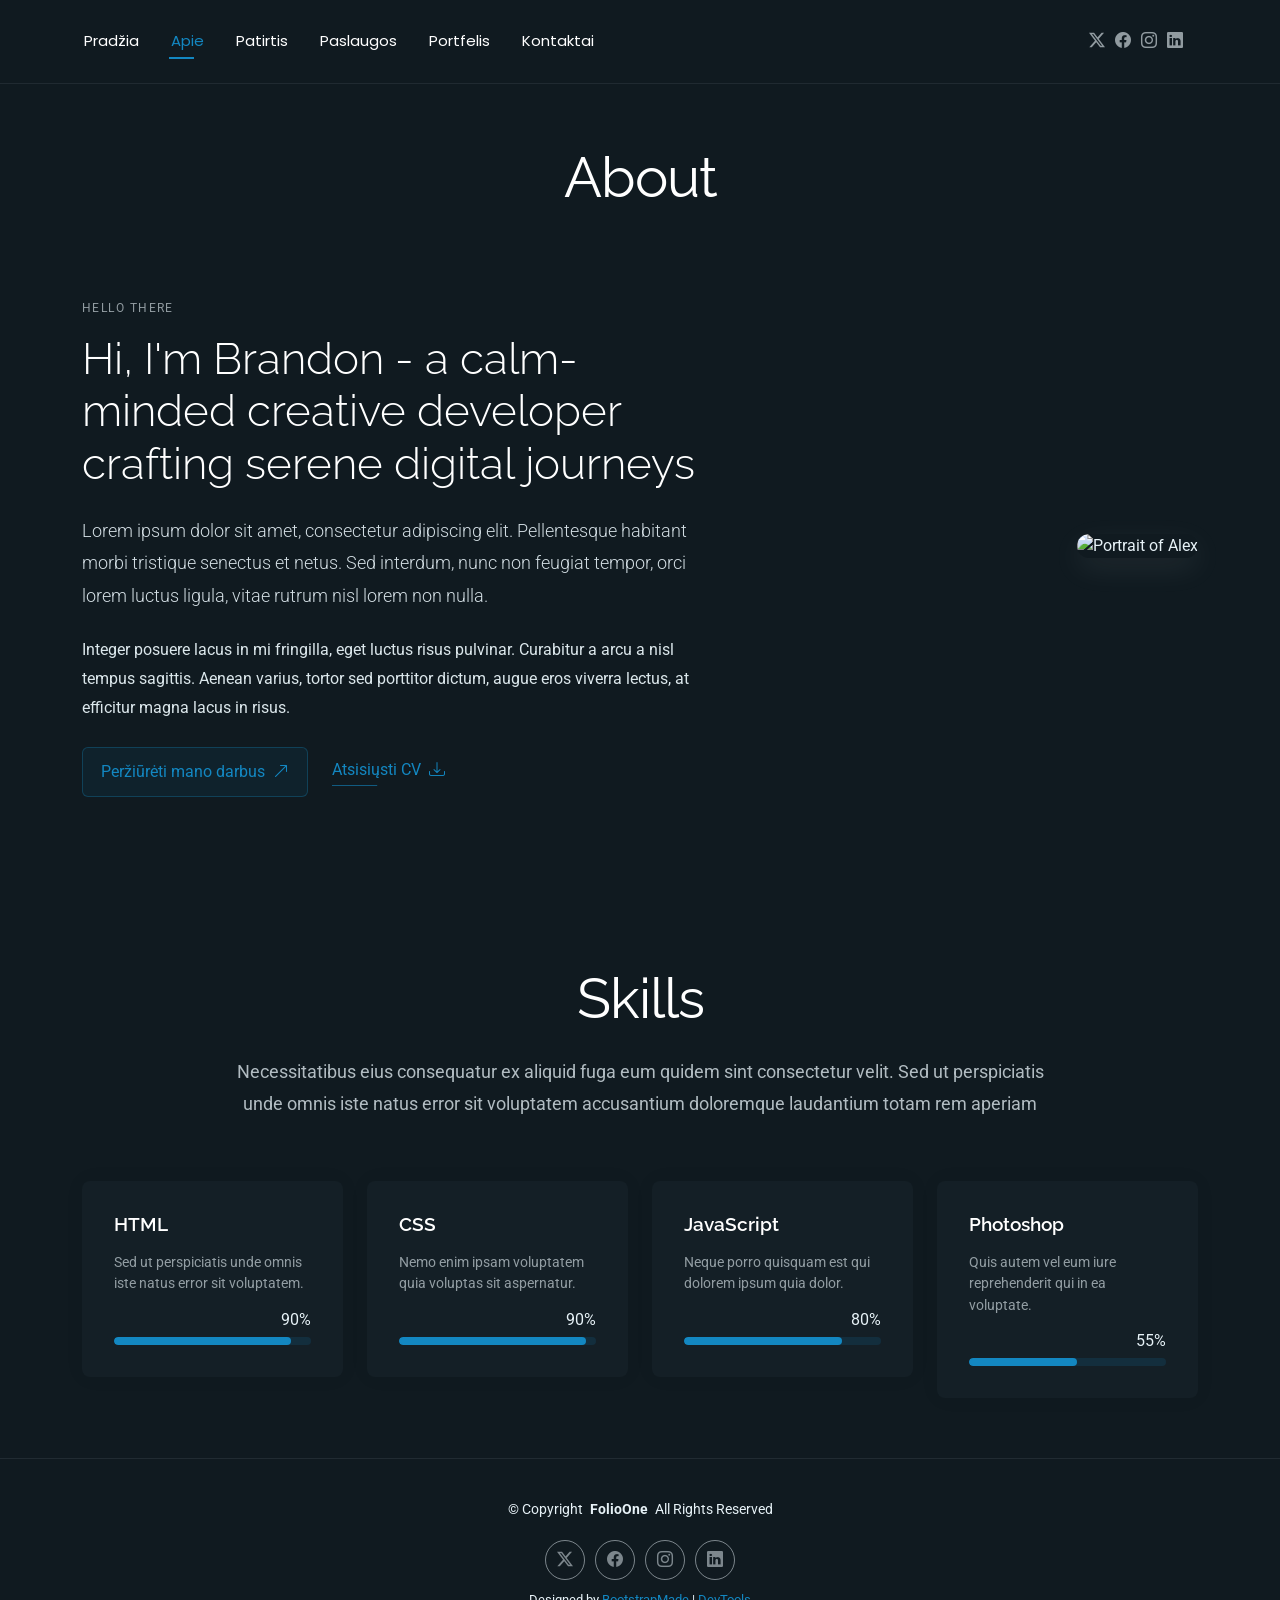
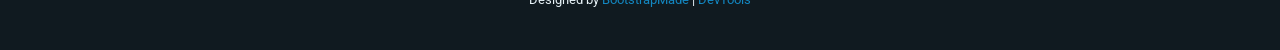
==== commit 2c7af78b: "about" ====
--- a/about.html
+++ b/about.html
@@ -4,7 +4,7 @@
 <head>
   <meta charset="utf-8">
   <meta content="width=device-width, initial-scale=1.0" name="viewport">
-  <title>About - FolioOne Bootstrap Template</title>
+  <title>Apie mane</title>
   <meta name="description" content="">
   <meta name="keywords" content="">
 
@@ -48,12 +48,12 @@
 
       <nav id="navmenu" class="navmenu">
         <ul>
-          <li><a href="index.html">Home</a></li>
-          <li><a href="about.html" class="active">About</a></li>
-          <li><a href="resume.html">Resume</a></li>
-          <li><a href="services.html">Services</a></li>
-          <li><a href="portfolio.html">Portfolio</a></li>
-          <li><a href="contact.html">Contact</a></li>
+          <li><a href="index.html">Pradžia</a></li>
+          <li><a href="about.html" class="active">Apie</a></li>
+          <li><a href="resume.html">Patirtis</a></li>
+          <li><a href="services.html">Paslaugos</a></li>
+          <li><a href="portfolio.html">Portfelis</a></li>
+          <li><a href="contact.html">Kontaktai</a></li>
         </ul>
         <i class="mobile-nav-toggle d-xl-none bi bi-list"></i>
       </nav>
@@ -95,10 +95,10 @@
 
               <div class="cta-group">
                 <a href="#portfolio" class="btn-ghost">
-                  View My Work <i class="bi bi-arrow-up-right"></i>
+                  Peržiūrėti mano darbus <i class="bi bi-arrow-up-right"></i>
                 </a>
                 <a href="#" class="link-underline">
-                  Download Resume <i class="bi bi-download"></i>
+                  Atsisiųsti CV <i class="bi bi-download"></i>
                 </a>
               </div>
             </div>
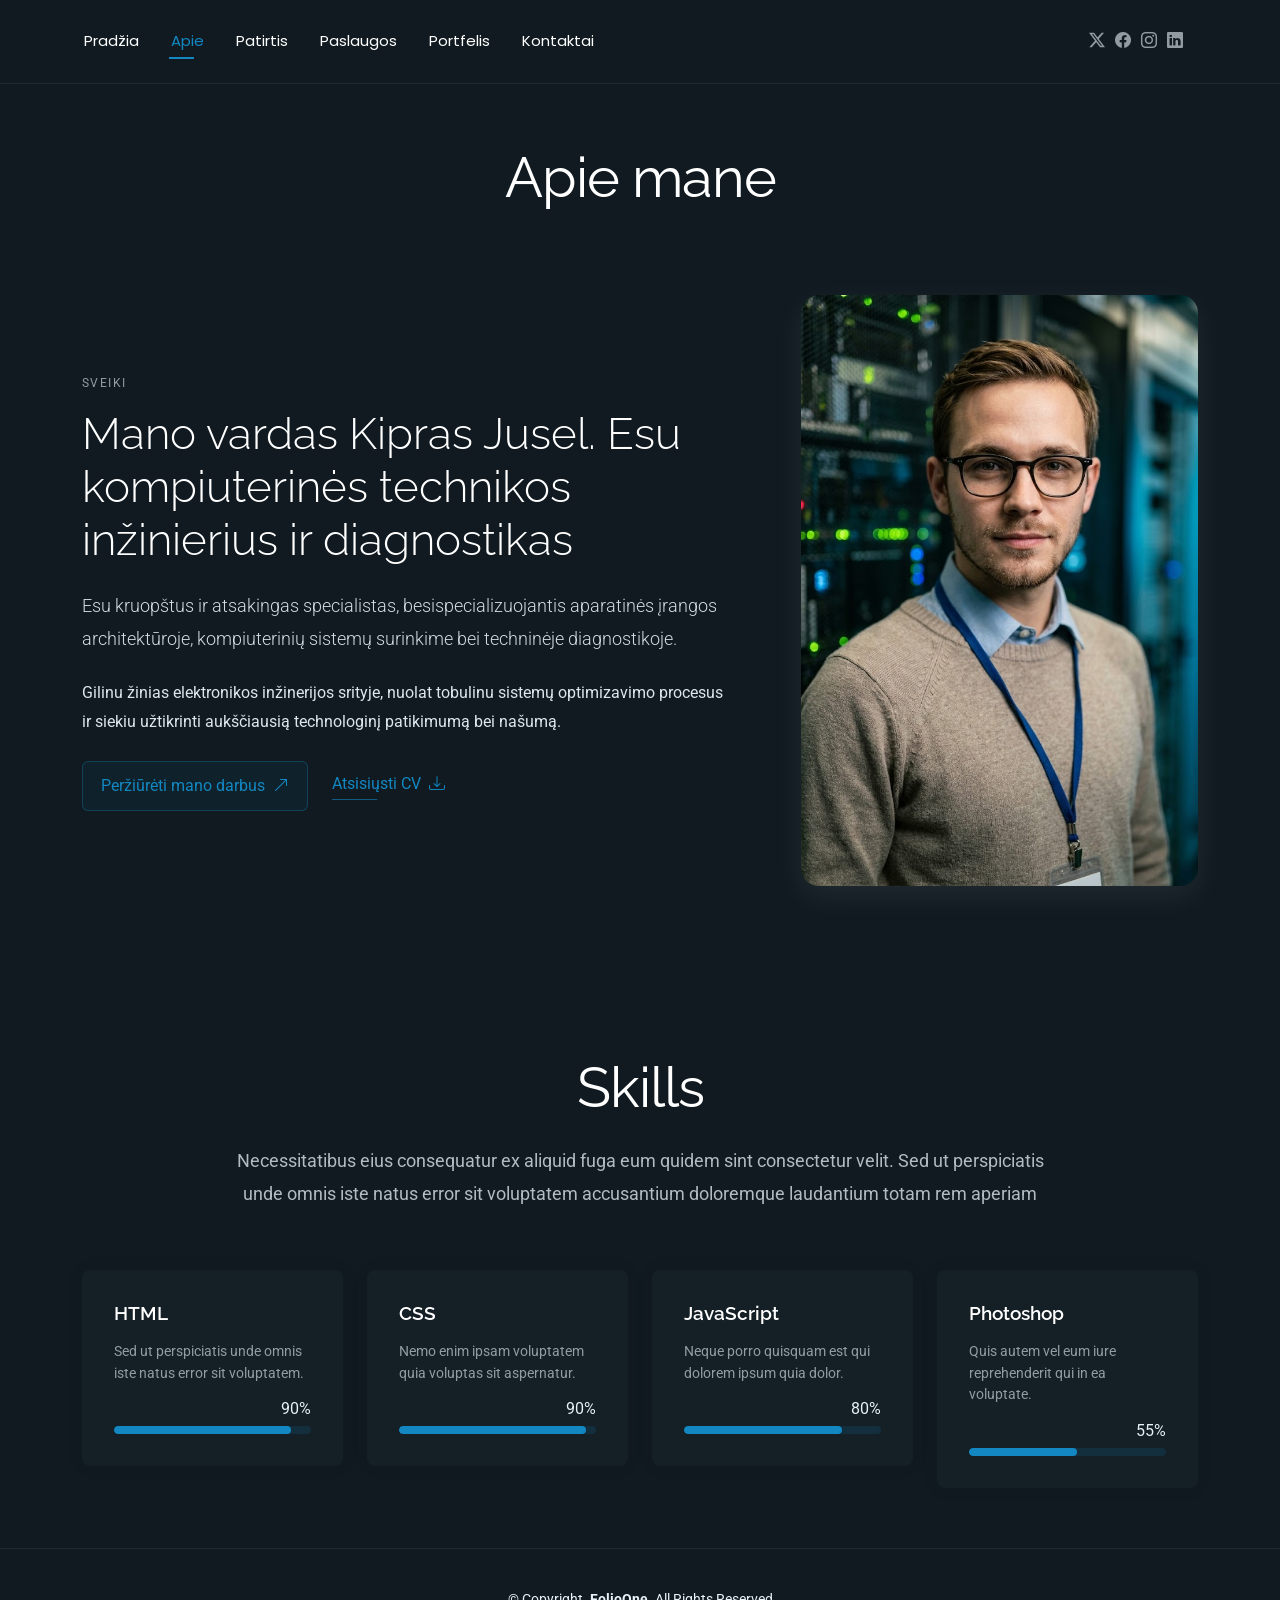
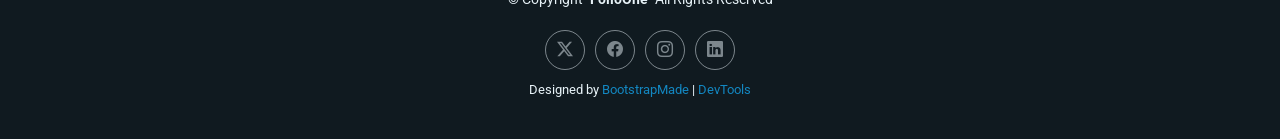
==== commit 7ef018ef: "LD7" ====
--- a/about.html
+++ b/about.html
@@ -75,7 +75,7 @@
 
       <!-- Section Title -->
       <div class="container section-title" data-aos="fade-up">
-        <h2>About</h2>
+        <h2>Apie mane</h2>
       </div><!-- End Section Title -->
 
       <div class="container" data-aos="fade-up" data-aos-delay="100">
@@ -84,13 +84,13 @@
         <div class="row align-items-center justify-content-between gy-5 mb-5">
           <div class="col-lg-7" data-aos="fade-right" data-aos-delay="150">
             <div class="intro-content">
-              <span class="eyebrow">Hello there</span>
-              <h2 class="headline">Hi, I'm Brandon - a calm-minded creative developer crafting serene digital journeys</h2>
+              <span class="eyebrow">Sveiki</span>
+              <h2 class="headline">Mano vardas Kipras Jusel. Esu kompiuterinės technikos inžinierius ir diagnostikas</h2>
               <p class="lead">
-                Lorem ipsum dolor sit amet, consectetur adipiscing elit. Pellentesque habitant morbi tristique senectus et netus. Sed interdum, nunc non feugiat tempor, orci lorem luctus ligula, vitae rutrum nisl lorem non nulla.
+                Esu kruopštus ir atsakingas specialistas, besispecializuojantis aparatinės įrangos architektūroje, kompiuterinių sistemų surinkime bei techninėje diagnostikoje.
               </p>
               <p>
-                Integer posuere lacus in mi fringilla, eget luctus risus pulvinar. Curabitur a arcu a nisl tempus sagittis. Aenean varius, tortor sed porttitor dictum, augue eros viverra lectus, at efficitur magna lacus in risus.
+                Gilinu žinias elektronikos inžinerijos srityje, nuolat tobulinu sistemų optimizavimo procesus ir siekiu užtikrinti aukščiausią technologinį patikimumą bei našumą.
               </p>
 
               <div class="cta-group">
@@ -106,7 +106,7 @@
 
           <div class="col-lg-5" data-aos="zoom-in" data-aos-delay="250">
             <figure class="profile-figure text-center text-lg-end">
-              <img src="assets/img/profile/profile-square-11.webp" alt="Portrait of Alex" class="img-fluid profile-photo">
+              <img src="assets/img/profile/portrait.webp" alt="Portrait of me" class="img-fluid profile-photo">
             </figure>
           </div>
         </div>
--- a/assets/css/main.css
+++ b/assets/css/main.css
@@ -842,7 +842,7 @@
 
 .hero .hero-image .image-wrapper {
   position: relative;
-  max-width: 450px;
+  max-width: 550px; /* Čia pakeičiau iš 450px į 550px, kad nuotrauka būtų didesnė */
   margin: 0 auto;
 }
 
@@ -850,6 +850,8 @@
   border-radius: 20px;
   box-shadow: 0 5px 15px color-mix(in srgb, var(--default-color), transparent 95%);
   transition: transform 0.3s ease;
+  width: 100%; /* Užtikrina, kad nuotrauka gražiai užpildytų naują plotį */
+  height: auto;
 }
 
 .hero .hero-image .image-wrapper img:hover {
@@ -906,7 +908,6 @@
     display: none;
   }
 }
-
 @keyframes float {
 
   0%,
